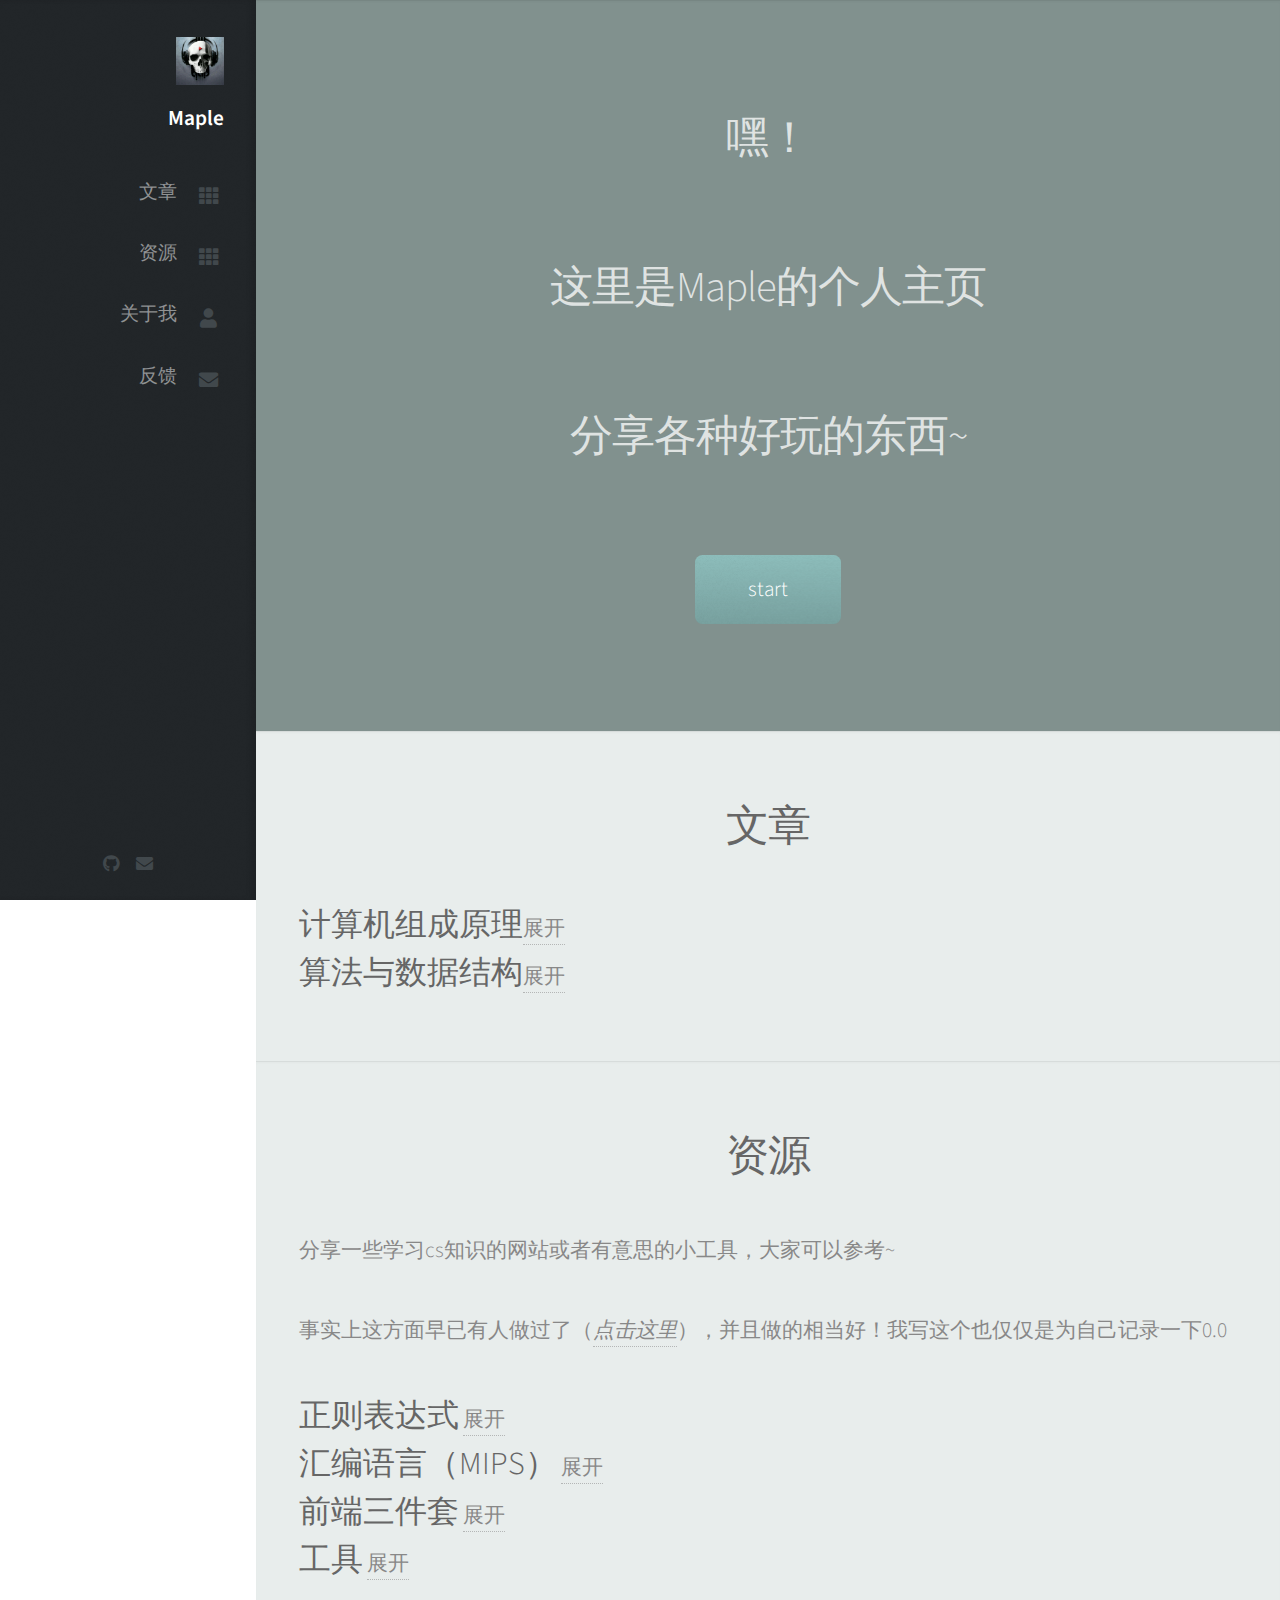
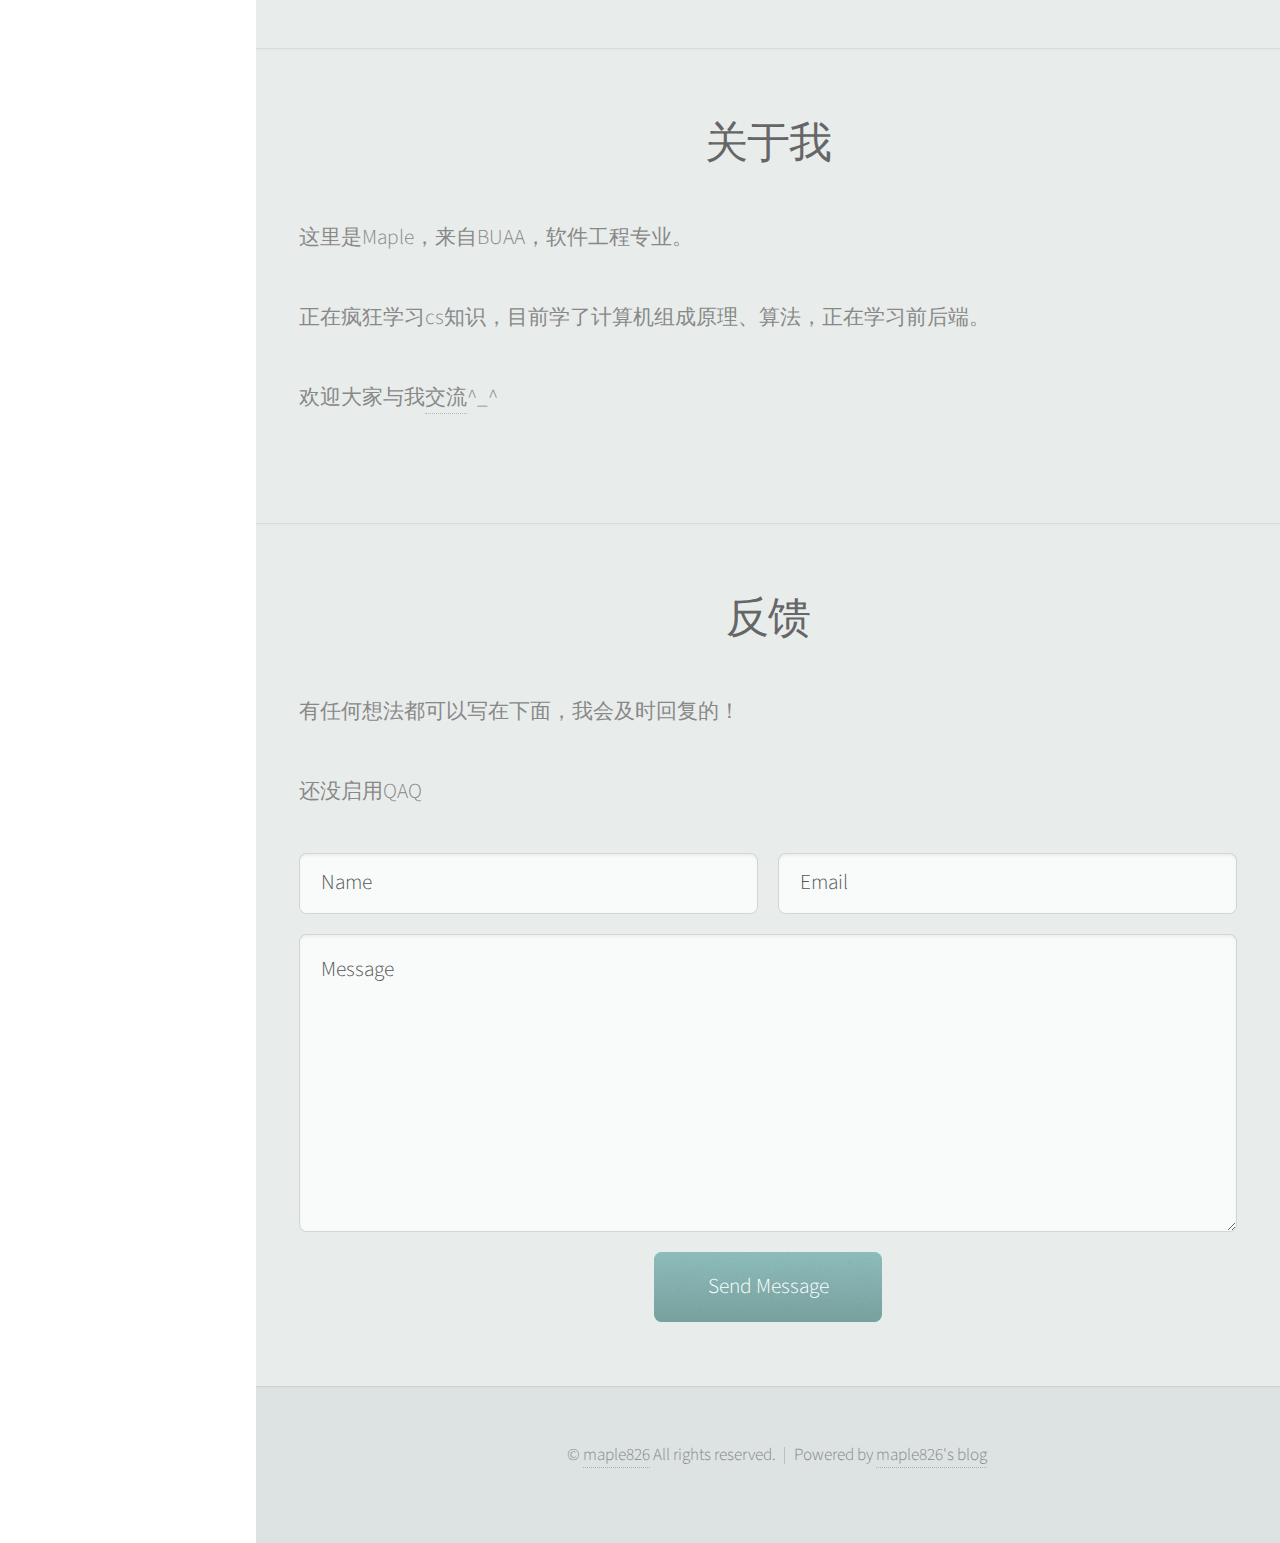
==== index.html @ 97aa7067 "add_csdiy/wiki" ====
<!DOCTYPE HTML>
<!--
	Prologue by HTML5 UP
	html5up.net | @ajlkn
	Free for personal and commercial use under the CCA 3.0 license (html5up.net/license)
-->
<html>
	<head>
		<title>Prologue by HTML5 UP</title>
		<meta charset="utf-8" />
		<meta name="viewport" content="width=device-width, initial-scale=1, user-scalable=no" />
		<link rel="stylesheet" href="assets/css/main.css" />
	</head>
	<body class="is-preload">

		<!-- Header -->
			<div id="header">

				<div class="top">

					<!-- Logo -->
						<div id="logo">
							<span class="image avatar48"><img src="images/head_portrait.jpg" alt="" /></span>
							<h1 id="title">Maple</h1>
						</div>

					<!-- Nav -->
						<nav id="nav">
							<ul>
								<li><a href="#portfolio" id="portfolio-link"><span class="icon solid fa-th">文章</span></a></li>
								<li><a href="#resource" id="resource-link"><span class="icon solid fa-th">资源</span></a></li>
								<li><a href="#about" id="about-link"><span class="icon solid fa-user">关于我</span></a></li>
								<li><a href="#contact" id="contact-link"><span class="icon solid fa-envelope">反馈</span></a></li>
							</ul>
						</nav>

				</div>

				<div class="bottom">

					<!-- Social Icons -->
						<ul class="icons">
							<li><a href="https://github.com/maple826" class="icon brands fa-github"><span class="label">Github</span></a></li>
							<li><a href="mailto:zhangyichi0826@qq.com" class="icon solid fa-envelope"><span class="label">Email</span></a></li>
						</ul>

				</div>

			</div>

		<!-- Main -->
			<div id="main">

				<!-- Intro -->
					<section id="top" class="one dark cover">
						<div class="container">

							<header>
								<h2 class="alt">
									<p>嘿！</p>
									<p>这里是Maple的个人主页</p>
									<p>分享各种好玩的东西~</p>
								</h2>
							</header>

							<footer>
								<a href="#portfolio" class="button scrolly">start</a>
							</footer>

						</div>
					</section>

				<!-- Portfolio -->
					<section id="portfolio" class="two">
						<div class="container">

							<header style="text-align:center">
								<h2>文章</h2>
							</header>
							<div class="content">
								<h3>计算机组成原理</h3><a href="javascript:;" onclick=show_hide("artical_spread1","artical_spread_button1") id="artical_spread_button1">展开</a>
								<div id="artical_spread1" style="display: none">
									<a href = "/artical/pcc/pipeline_CPU">利用Logisim搭建五级流水线CPU</a>
								</div>
							</div>
							<div class="content">
								<h3>算法与数据结构</h3><a href="javascript:;" onclick=show_hide("artical_spread2","artical_spread_button2") id="artical_spread_button12">展开</a>
								<div id="artical_spread2" style="display: none">
									<a href = "/artical/algorithm/Boyer–Moore_majority_vote">摩尔投票法</a>
								</div>
							</div>

						</div>
					</section>

				<!-- Resource -->
				<section id="resource" class="three">
					<div class="container">

						<header style="text-align:center">
							<h2>资源</h2>
						</header>

						<p>分享一些学习cs知识的网站或者有意思的小工具，大家可以参考~</p>
						<p>事实上这方面早已有人做过了（<a href="https://csdiy.wiki/"><i>点击这里</i></a>），并且做的相当好！我写这个也仅仅是为自己记录一下0.0</p>

						<div class="content">
							<h3>正则表达式</h3>
							<a href="javascript:;" onclick=show_hide("resource_spread1","resource_spread_button1") id="resource_spread_button1">展开</a>
							<div id="resource_spread1" style="display: none">
								<p style="margin:0 auto"><a href = "https://regexone.com/">
									RegxOne:Learn Regular Expressions with simple, interactive exercises.
								</a></p>
								<p><a href = "https://deerchao.cn/tutorials/regex/regex.htm">
									正则表达式30分钟入门教程
								</a></p>
							</div>
						</div>
						<div class="content">
							<h3>汇编语言（MIPS）</h3>
							<a href="javascript:;" onclick=show_hide("resource_spread2","resource_spread_button2") id="resource_spread_button2">展开</a>
							<div id="resource_spread2" style="display: none">
								<p><a href = "https://www.cnblogs.com/thoupin/p/4018455.html">
									【十分钟教会你汇编】MIPS编程入门（妈妈说标题要高大上，才会有人看>_<！）
								</a></p>
							</div>
						</div>
						<div class="content">
							<h3>前端三件套</h3>
							<a href="javascript:;" onclick=show_hide("resource_spread3","resource_spread_button3") id="resource_spread_button3">展开</a>
							<div id="resource_spread3" style="display: none">
								<p><a href = "https://www.studytonight.com/code/">
									StudyTonight:Learn Coding by doing!
								</a></p>
							</div>
						</div>
						<div class="content">
							<h3>工具</h3>
							<a href="javascript:;" onclick=show_hide("resource_spread4","resource_spread_button4") id="resource_spread_button4">展开</a>
							<div id="resource_spread4" style="display: none">
								<h4><a href="https://missing.csail.mit.edu/">The Missing Semester of Your CS Education</a></h4>
								<h4>修改键位映射</h4>
								<p style="margin:0 auto"><a href="https://www.randyrants.com/category/sharpkeys/">
									SharpKeys
								</a></p>
								<p><a href="https://www.autohotkey.com/">
									AutoHotKey
								</a></p>
							</div>
						</div>
					</div>

				</section>
				<!-- About Me -->
					<section id="about" class="four">
						<div class="container">

							<header style="text-align:center">
								<h2>关于我</h2>
							</header>

							<p>这里是Maple，来自BUAA，软件工程专业。</p>
							<p>正在疯狂学习cs知识，目前学了计算机组成原理、算法，正在学习前后端。</p>
							<p>欢迎大家与我<a href = "#contact">交流</a>^_^</p>

						</div>
					</section>

				<!-- Contact -->
					<section id="contact" class="five">
						<div class="container">

							<header style="text-align:center">
								<h2>反馈</h2>
							</header>

							<p>有任何想法都可以写在下面，我会及时回复的！</p>
							<p>还没启用QAQ</p>

							<form method="post" action="#">
								<div class="row">
									<div class="col-6 col-12-mobile"><input type="text" name="name" placeholder="Name" /></div>
									<div class="col-6 col-12-mobile"><input type="text" name="email" placeholder="Email" /></div>
									<div class="col-12">
										<textarea name="message" placeholder="Message"></textarea>
									</div>
									<div class="col-12" style="text-align: center">
										<input type="submit" value="Send Message" />
									</div>
								</div>
							</form>

						</div>
					</section>

			</div>

		<!-- Footer -->
			<div id="footer">

				<!-- Copyright -->
					<ul class="copyright">
						<li>&copy; <a href = "https://github.com/maple826">maple826</a> All rights reserved.</li><li>Powered by <a href="https://github.com/maple826/maple826.github.io">maple826's blog</a></li>
					</ul>

			</div>

		<!-- Scripts -->
			<script src="assets/js/jquery.min.js"></script>
			<script src="assets/js/jquery.scrolly.min.js"></script>
			<script src="assets/js/jquery.scrollex.min.js"></script>
			<script src="assets/js/browser.min.js"></script>
			<script src="assets/js/breakpoints.min.js"></script>
			<script src="assets/js/util.js"></script>
			<script src="assets/js/main.js"></script>
	</body>
</html>
---- assets/css/main.css ----
@import url("fontawesome-all.min.css");
@import url("https://fonts.googleapis.com/css?family=Source+Sans+Pro:300,300italic,400,600");

/*
	Prologue by HTML5 UP
	html5up.net | @ajlkn
	Free for personal and commercial use under the CCA 3.0 license (html5up.net/license)
*/

html, body, div, span, applet, object,
iframe, h1, h2, h3, h4, h5, h6, p, blockquote,
pre, a, abbr, acronym, address, big, cite,
code, del, dfn, em, img, ins, kbd, q, s, samp,
small, strike, strong, sub, sup, tt, var, b,
u, i, center, dl, dt, dd, ol, ul, li, fieldset,
form, label, legend, table, caption, tbody,
tfoot, thead, tr, th, td, article, aside,
canvas, details, embed, figure, figcaption,
footer, header, hgroup, menu, nav, output, ruby,
section, summary, time, mark, audio, video {
	margin: 0;
	padding: 0;
	border: 0;
	font-size: 100%;
	font: inherit;
	vertical-align: baseline;}

article, aside, details, figcaption, figure,
footer, header, hgroup, menu, nav, section {
	display: block;}

body {
	line-height: 1;
}

ol, ul {
	list-style: none;
}

blockquote, q {
	quotes: none;
}

	blockquote:before, blockquote:after, q:before, q:after {
		content: '';
		content: none;
	}

table {
	border-collapse: collapse;
	border-spacing: 0;
}

body {
	-webkit-text-size-adjust: none;
}

mark {
	background-color: transparent;
	color: inherit;
}

input::-moz-focus-inner {
	border: 0;
	padding: 0;
}

input, select, textarea {
	-moz-appearance: none;
	-webkit-appearance: none;
	-ms-appearance: none;
	appearance: none;
}

/* Basic */

	html {
		box-sizing: border-box;
	}

	*, *:before, *:after {
		box-sizing: inherit;
	}

	body {
		background: #fff;
		font-family: 'Source Sans Pro', sans-serif;
		font-size: 19pt;
		font-weight: 300;
		line-height: 1.75em;
		color: #888;
	}

		body.is-preload *, body.is-preload *:before, body.is-preload *:after {
			-moz-animation: none !important;
			-webkit-animation: none !important;
			-ms-animation: none !important;
			animation: none !important;
			-moz-transition: none !important;
			-webkit-transition: none !important;
			-ms-transition: none !important;
			transition: none !important;
		}

	input, textarea, select {
		font-family: 'Source Sans Pro', sans-serif;
		font-size: 19pt;
		font-weight: 300;
		line-height: 1.75em;
		color: #888;
	}

	h1, h2, h3, h4, h5, h6 {
		font-weight: 300;
		color: #666;
		line-height: 1.5em;
	}

	h1 a, h2 a, h3 a, h4 a, h5 a, h6 a {
		color: inherit;
		text-decoration: none;
	}

		h1 a strong, h2 a strong, h3 a strong, h4 a strong, h5 a strong, h6 a strong {
			color: #333;
		}

	h2 {
		font-size: 2em;
		letter-spacing: -1px;
	}

		h2.alt {
			color: #888;
		}

			h2.alt strong {
				color: #666;
			}

	h3 {
		font-size: 1.5em;
	}

	header {
		margin: 0 0 2em 0;
	}

		header > p {
			margin: 1em 0 0 0;
		}

	footer {
		margin: 2em 0 0 0;
	}

	strong, b {
		font-weight: 300;
		color: #666;
	}

	em, i {
		font-style: italic;
	}

	a {
		text-decoration: none;
		color: inherit;
		border-bottom: dotted 1px rgba(128, 128, 128, 0.5);
		-moz-transition: color 0.35s ease-in-out, border-bottom-color 0.35s ease-in-out;
		-webkit-transition: color 0.35s ease-in-out, border-bottom-color 0.35s ease-in-out;
		-ms-transition: color 0.35s ease-in-out, border-bottom-color 0.35s ease-in-out;
		transition: color 0.35s ease-in-out, border-bottom-color 0.35s ease-in-out;
		outline: 0;
	}

		a:hover {
			color: #E27689;
			border-bottom-color: rgba(255, 255, 255, 0);
		}

	sub {
		position: relative;
		top: 0.5em;
		font-size: 0.8em;
	}

	sup {
		position: relative;
		top: -0.5em;
		font-size: 0.8em;
	}

	hr {
		border: 0;
		border-top: solid 1px #ddd;
	}

	blockquote {
		border-left: solid 0.5em #ddd;
		padding: 1em 0 1em 2em;
		font-style: italic;
	}

	p, ul, ol, dl, table {
		margin-bottom: 2em;
	}

	br.clear {
		clear: both;
	}

/* Container */

	.container {
		margin: 0 auto;
		max-width: 100%;
		width: 1400px;
	}

		@media screen and (min-width: 961px) and (max-width: 1880px) {

			.container {
				width: 1200px;
			}

		}

		@media screen and (min-width: 961px) and (max-width: 1620px) {

			.container {
				width: 960px;
			}

		}

		@media screen and (min-width: 961px) and (max-width: 1320px) {

			.container {
				width: 100%;
			}

		}

		@media screen and (max-width: 960px) {

			.container {
				width: 100%;
			}

		}

		@media screen and (max-width: 736px) {

			.container {
				width: 100%;
			}

		}

/* Row */

	.row {
		display: flex;
		flex-wrap: wrap;
		box-sizing: border-box;
		align-items: stretch;
	}

		.row > * {
			box-sizing: border-box;
		}

		.row.gtr-uniform > * > :last-child {
			margin-bottom: 0;
		}

		.row.aln-left {
			justify-content: flex-start;
		}

		.row.aln-center {
			justify-content: center;
		}

		.row.aln-right {
			justify-content: flex-end;
		}

		.row.aln-top {
			align-items: flex-start;
		}

		.row.aln-middle {
			align-items: center;
		}

		.row.aln-bottom {
			align-items: flex-end;
		}

		.row > .imp {
			order: -1;
		}

		.row > .col-1 {
			width: 8.33333%;
		}

		.row > .off-1 {
			margin-left: 8.33333%;
		}

		.row > .col-2 {
			width: 16.66667%;
		}

		.row > .off-2 {
			margin-left: 16.66667%;
		}

		.row > .col-3 {
			width: 25%;
		}

		.row > .off-3 {
			margin-left: 25%;
		}

		.row > .col-4 {
			width: 33.33333%;
		}

		.row > .off-4 {
			margin-left: 33.33333%;
		}

		.row > .col-5 {
			width: 41.66667%;
		}

		.row > .off-5 {
			margin-left: 41.66667%;
		}

		.row > .col-6 {
			width: 50%;
		}

		.row > .off-6 {
			margin-left: 50%;
		}

		.row > .col-7 {
			width: 58.33333%;
		}

		.row > .off-7 {
			margin-left: 58.33333%;
		}

		.row > .col-8 {
			width: 66.66667%;
		}

		.row > .off-8 {
			margin-left: 66.66667%;
		}

		.row > .col-9 {
			width: 75%;
		}

		.row > .off-9 {
			margin-left: 75%;
		}

		.row > .col-10 {
			width: 83.33333%;
		}

		.row > .off-10 {
			margin-left: 83.33333%;
		}

		.row > .col-11 {
			width: 91.66667%;
		}

		.row > .off-11 {
			margin-left: 91.66667%;
		}

		.row > .col-12 {
			width: 100%;
		}

		.row > .off-12 {
			margin-left: 100%;
		}

		.row.gtr-0 {
			margin-top: 0px;
			margin-left: 0px;
		}

			.row.gtr-0 > * {
				padding: 0px 0 0 0px;
			}

			.row.gtr-0.gtr-uniform {
				margin-top: 0px;
			}

				.row.gtr-0.gtr-uniform > * {
					padding-top: 0px;
				}

		.row.gtr-25 {
			margin-top: -10px;
			margin-left: -10px;
		}

			.row.gtr-25 > * {
				padding: 10px 0 0 10px;
			}

			.row.gtr-25.gtr-uniform {
				margin-top: -10px;
			}

				.row.gtr-25.gtr-uniform > * {
					padding-top: 10px;
				}

		.row.gtr-50 {
			margin-top: -20px;
			margin-left: -20px;
		}

			.row.gtr-50 > * {
				padding: 20px 0 0 20px;
			}

			.row.gtr-50.gtr-uniform {
				margin-top: -20px;
			}

				.row.gtr-50.gtr-uniform > * {
					padding-top: 20px;
				}

		.row {
			margin-top: -40px;
			margin-left: -40px;
		}

			.row > * {
				padding: 40px 0 0 40px;
			}

			.row.gtr-uniform {
				margin-top: -40px;
			}

				.row.gtr-uniform > * {
					padding-top: 40px;
				}

		.row.gtr-150 {
			margin-top: -60px;
			margin-left: -60px;
		}

			.row.gtr-150 > * {
				padding: 60px 0 0 60px;
			}

			.row.gtr-150.gtr-uniform {
				margin-top: -60px;
			}

				.row.gtr-150.gtr-uniform > * {
					padding-top: 60px;
				}

		.row.gtr-200 {
			margin-top: -80px;
			margin-left: -80px;
		}

			.row.gtr-200 > * {
				padding: 80px 0 0 80px;
			}

			.row.gtr-200.gtr-uniform {
				margin-top: -80px;
			}

				.row.gtr-200.gtr-uniform > * {
					padding-top: 80px;
				}

		@media screen and (min-width: 961px) and (max-width: 1880px) {

			.row {
				display: flex;
				flex-wrap: wrap;
				box-sizing: border-box;
				align-items: stretch;
			}

				.row > * {
					box-sizing: border-box;
				}

				.row.gtr-uniform > * > :last-child {
					margin-bottom: 0;
				}

				.row.aln-left {
					justify-content: flex-start;
				}

				.row.aln-center {
					justify-content: center;
				}

				.row.aln-right {
					justify-content: flex-end;
				}

				.row.aln-top {
					align-items: flex-start;
				}

				.row.aln-middle {
					align-items: center;
				}

				.row.aln-bottom {
					align-items: flex-end;
				}

				.row > .imp-wide {
					order: -1;
				}

				.row > .col-1-wide {
					width: 8.33333%;
				}

				.row > .off-1-wide {
					margin-left: 8.33333%;
				}

				.row > .col-2-wide {
					width: 16.66667%;
				}

				.row > .off-2-wide {
					margin-left: 16.66667%;
				}

				.row > .col-3-wide {
					width: 25%;
				}

				.row > .off-3-wide {
					margin-left: 25%;
				}

				.row > .col-4-wide {
					width: 33.33333%;
				}

				.row > .off-4-wide {
					margin-left: 33.33333%;
				}

				.row > .col-5-wide {
					width: 41.66667%;
				}

				.row > .off-5-wide {
					margin-left: 41.66667%;
				}

				.row > .col-6-wide {
					width: 50%;
				}

				.row > .off-6-wide {
					margin-left: 50%;
				}

				.row > .col-7-wide {
					width: 58.33333%;
				}

				.row > .off-7-wide {
					margin-left: 58.33333%;
				}

				.row > .col-8-wide {
					width: 66.66667%;
				}

				.row > .off-8-wide {
					margin-left: 66.66667%;
				}

				.row > .col-9-wide {
					width: 75%;
				}

				.row > .off-9-wide {
					margin-left: 75%;
				}

				.row > .col-10-wide {
					width: 83.33333%;
				}

				.row > .off-10-wide {
					margin-left: 83.33333%;
				}

				.row > .col-11-wide {
					width: 91.66667%;
				}

				.row > .off-11-wide {
					margin-left: 91.66667%;
				}

				.row > .col-12-wide {
					width: 100%;
				}

				.row > .off-12-wide {
					margin-left: 100%;
				}

				.row.gtr-0 {
					margin-top: 0px;
					margin-left: 0px;
				}

					.row.gtr-0 > * {
						padding: 0px 0 0 0px;
					}

					.row.gtr-0.gtr-uniform {
						margin-top: 0px;
					}

						.row.gtr-0.gtr-uniform > * {
							padding-top: 0px;
						}

				.row.gtr-25 {
					margin-top: -10px;
					margin-left: -10px;
				}

					.row.gtr-25 > * {
						padding: 10px 0 0 10px;
					}

					.row.gtr-25.gtr-uniform {
						margin-top: -10px;
					}

						.row.gtr-25.gtr-uniform > * {
							padding-top: 10px;
						}

				.row.gtr-50 {
					margin-top: -20px;
					margin-left: -20px;
				}

					.row.gtr-50 > * {
						padding: 20px 0 0 20px;
					}

					.row.gtr-50.gtr-uniform {
						margin-top: -20px;
					}

						.row.gtr-50.gtr-uniform > * {
							padding-top: 20px;
						}

				.row {
					margin-top: -40px;
					margin-left: -40px;
				}

					.row > * {
						padding: 40px 0 0 40px;
					}

					.row.gtr-uniform {
						margin-top: -40px;
					}

						.row.gtr-uniform > * {
							padding-top: 40px;
						}

				.row.gtr-150 {
					margin-top: -60px;
					margin-left: -60px;
				}

					.row.gtr-150 > * {
						padding: 60px 0 0 60px;
					}

					.row.gtr-150.gtr-uniform {
						margin-top: -60px;
					}

						.row.gtr-150.gtr-uniform > * {
							padding-top: 60px;
						}

				.row.gtr-200 {
					margin-top: -80px;
					margin-left: -80px;
				}

					.row.gtr-200 > * {
						padding: 80px 0 0 80px;
					}

					.row.gtr-200.gtr-uniform {
						margin-top: -80px;
					}

						.row.gtr-200.gtr-uniform > * {
							padding-top: 80px;
						}

		}

		@media screen and (min-width: 961px) and (max-width: 1620px) {

			.row {
				display: flex;
				flex-wrap: wrap;
				box-sizing: border-box;
				align-items: stretch;
			}

				.row > * {
					box-sizing: border-box;
				}

				.row.gtr-uniform > * > :last-child {
					margin-bottom: 0;
				}

				.row.aln-left {
					justify-content: flex-start;
				}

				.row.aln-center {
					justify-content: center;
				}

				.row.aln-right {
					justify-content: flex-end;
				}

				.row.aln-top {
					align-items: flex-start;
				}

				.row.aln-middle {
					align-items: center;
				}

				.row.aln-bottom {
					align-items: flex-end;
				}

				.row > .imp-normal {
					order: -1;
				}

				.row > .col-1-normal {
					width: 8.33333%;
				}

				.row > .off-1-normal {
					margin-left: 8.33333%;
				}

				.row > .col-2-normal {
					width: 16.66667%;
				}

				.row > .off-2-normal {
					margin-left: 16.66667%;
				}

				.row > .col-3-normal {
					width: 25%;
				}

				.row > .off-3-normal {
					margin-left: 25%;
				}

				.row > .col-4-normal {
					width: 33.33333%;
				}

				.row > .off-4-normal {
					margin-left: 33.33333%;
				}

				.row > .col-5-normal {
					width: 41.66667%;
				}

				.row > .off-5-normal {
					margin-left: 41.66667%;
				}

				.row > .col-6-normal {
					width: 50%;
				}

				.row > .off-6-normal {
					margin-left: 50%;
				}

				.row > .col-7-normal {
					width: 58.33333%;
				}

				.row > .off-7-normal {
					margin-left: 58.33333%;
				}

				.row > .col-8-normal {
					width: 66.66667%;
				}

				.row > .off-8-normal {
					margin-left: 66.66667%;
				}

				.row > .col-9-normal {
					width: 75%;
				}

				.row > .off-9-normal {
					margin-left: 75%;
				}

				.row > .col-10-normal {
					width: 83.33333%;
				}

				.row > .off-10-normal {
					margin-left: 83.33333%;
				}

				.row > .col-11-normal {
					width: 91.66667%;
				}

				.row > .off-11-normal {
					margin-left: 91.66667%;
				}

				.row > .col-12-normal {
					width: 100%;
				}

				.row > .off-12-normal {
					margin-left: 100%;
				}

				.row.gtr-0 {
					margin-top: 0px;
					margin-left: 0px;
				}

					.row.gtr-0 > * {
						padding: 0px 0 0 0px;
					}

					.row.gtr-0.gtr-uniform {
						margin-top: 0px;
					}

						.row.gtr-0.gtr-uniform > * {
							padding-top: 0px;
						}

				.row.gtr-25 {
					margin-top: -10px;
					margin-left: -10px;
				}

					.row.gtr-25 > * {
						padding: 10px 0 0 10px;
					}

					.row.gtr-25.gtr-uniform {
						margin-top: -10px;
					}

						.row.gtr-25.gtr-uniform > * {
							padding-top: 10px;
						}

				.row.gtr-50 {
					margin-top: -20px;
					margin-left: -20px;
				}

					.row.gtr-50 > * {
						padding: 20px 0 0 20px;
					}

					.row.gtr-50.gtr-uniform {
						margin-top: -20px;
					}

						.row.gtr-50.gtr-uniform > * {
							padding-top: 20px;
						}

				.row {
					margin-top: -40px;
					margin-left: -40px;
				}

					.row > * {
						padding: 40px 0 0 40px;
					}

					.row.gtr-uniform {
						margin-top: -40px;
					}

						.row.gtr-uniform > * {
							padding-top: 40px;
						}

				.row.gtr-150 {
					margin-top: -60px;
					margin-left: -60px;
				}

					.row.gtr-150 > * {
						padding: 60px 0 0 60px;
					}

					.row.gtr-150.gtr-uniform {
						margin-top: -60px;
					}

						.row.gtr-150.gtr-uniform > * {
							padding-top: 60px;
						}

				.row.gtr-200 {
					margin-top: -80px;
					margin-left: -80px;
				}

					.row.gtr-200 > * {
						padding: 80px 0 0 80px;
					}

					.row.gtr-200.gtr-uniform {
						margin-top: -80px;
					}

						.row.gtr-200.gtr-uniform > * {
							padding-top: 80px;
						}

		}

		@media screen and (min-width: 961px) and (max-width: 1320px) {

			.row {
				display: flex;
				flex-wrap: wrap;
				box-sizing: border-box;
				align-items: stretch;
			}

				.row > * {
					box-sizing: border-box;
				}

				.row.gtr-uniform > * > :last-child {
					margin-bottom: 0;
				}

				.row.aln-left {
					justify-content: flex-start;
				}

				.row.aln-center {
					justify-content: center;
				}

				.row.aln-right {
					justify-content: flex-end;
				}

				.row.aln-top {
					align-items: flex-start;
				}

				.row.aln-middle {
					align-items: center;
				}

				.row.aln-bottom {
					align-items: flex-end;
				}

				.row > .imp-narrow {
					order: -1;
				}

				.row > .col-1-narrow {
					width: 8.33333%;
				}

				.row > .off-1-narrow {
					margin-left: 8.33333%;
				}

				.row > .col-2-narrow {
					width: 16.66667%;
				}

				.row > .off-2-narrow {
					margin-left: 16.66667%;
				}

				.row > .col-3-narrow {
					width: 25%;
				}

				.row > .off-3-narrow {
					margin-left: 25%;
				}

				.row > .col-4-narrow {
					width: 33.33333%;
				}

				.row > .off-4-narrow {
					margin-left: 33.33333%;
				}

				.row > .col-5-narrow {
					width: 41.66667%;
				}

				.row > .off-5-narrow {
					margin-left: 41.66667%;
				}

				.row > .col-6-narrow {
					width: 50%;
				}

				.row > .off-6-narrow {
					margin-left: 50%;
				}

				.row > .col-7-narrow {
					width: 58.33333%;
				}

				.row > .off-7-narrow {
					margin-left: 58.33333%;
				}

				.row > .col-8-narrow {
					width: 66.66667%;
				}

				.row > .off-8-narrow {
					margin-left: 66.66667%;
				}

				.row > .col-9-narrow {
					width: 75%;
				}

				.row > .off-9-narrow {
					margin-left: 75%;
				}

				.row > .col-10-narrow {
					width: 83.33333%;
				}

				.row > .off-10-narrow {
					margin-left: 83.33333%;
				}

				.row > .col-11-narrow {
					width: 91.66667%;
				}

				.row > .off-11-narrow {
					margin-left: 91.66667%;
				}

				.row > .col-12-narrow {
					width: 100%;
				}

				.row > .off-12-narrow {
					margin-left: 100%;
				}

				.row.gtr-0 {
					margin-top: 0px;
					margin-left: 0px;
				}

					.row.gtr-0 > * {
						padding: 0px 0 0 0px;
					}

					.row.gtr-0.gtr-uniform {
						margin-top: 0px;
					}

						.row.gtr-0.gtr-uniform > * {
							padding-top: 0px;
						}

				.row.gtr-25 {
					margin-top: -5px;
					margin-left: -5px;
				}

					.row.gtr-25 > * {
						padding: 5px 0 0 5px;
					}

					.row.gtr-25.gtr-uniform {
						margin-top: -5px;
					}

						.row.gtr-25.gtr-uniform > * {
							padding-top: 5px;
						}

				.row.gtr-50 {
					margin-top: -10px;
					margin-left: -10px;
				}

					.row.gtr-50 > * {
						padding: 10px 0 0 10px;
					}

					.row.gtr-50.gtr-uniform {
						margin-top: -10px;
					}

						.row.gtr-50.gtr-uniform > * {
							padding-top: 10px;
						}

				.row {
					margin-top: -20px;
					margin-left: -20px;
				}

					.row > * {
						padding: 20px 0 0 20px;
					}

					.row.gtr-uniform {
						margin-top: -20px;
					}

						.row.gtr-uniform > * {
							padding-top: 20px;
						}

				.row.gtr-150 {
					margin-top: -30px;
					margin-left: -30px;
				}

					.row.gtr-150 > * {
						padding: 30px 0 0 30px;
					}

					.row.gtr-150.gtr-uniform {
						margin-top: -30px;
					}

						.row.gtr-150.gtr-uniform > * {
							padding-top: 30px;
						}

				.row.gtr-200 {
					margin-top: -40px;
					margin-left: -40px;
				}

					.row.gtr-200 > * {
						padding: 40px 0 0 40px;
					}

					.row.gtr-200.gtr-uniform {
						margin-top: -40px;
					}

						.row.gtr-200.gtr-uniform > * {
							padding-top: 40px;
						}

		}

		@media screen and (max-width: 960px) {

			.row {
				display: flex;
				flex-wrap: wrap;
				box-sizing: border-box;
				align-items: stretch;
			}

				.row > * {
					box-sizing: border-box;
				}

				.row.gtr-uniform > * > :last-child {
					margin-bottom: 0;
				}

				.row.aln-left {
					justify-content: flex-start;
				}

				.row.aln-center {
					justify-content: center;
				}

				.row.aln-right {
					justify-content: flex-end;
				}

				.row.aln-top {
					align-items: flex-start;
				}

				.row.aln-middle {
					align-items: center;
				}

				.row.aln-bottom {
					align-items: flex-end;
				}

				.row > .imp-narrower {
					order: -1;
				}

				.row > .col-1-narrower {
					width: 8.33333%;
				}

				.row > .off-1-narrower {
					margin-left: 8.33333%;
				}

				.row > .col-2-narrower {
					width: 16.66667%;
				}

				.row > .off-2-narrower {
					margin-left: 16.66667%;
				}

				.row > .col-3-narrower {
					width: 25%;
				}

				.row > .off-3-narrower {
					margin-left: 25%;
				}

				.row > .col-4-narrower {
					width: 33.33333%;
				}

				.row > .off-4-narrower {
					margin-left: 33.33333%;
				}

				.row > .col-5-narrower {
					width: 41.66667%;
				}

				.row > .off-5-narrower {
					margin-left: 41.66667%;
				}

				.row > .col-6-narrower {
					width: 50%;
				}

				.row > .off-6-narrower {
					margin-left: 50%;
				}

				.row > .col-7-narrower {
					width: 58.33333%;
				}

				.row > .off-7-narrower {
					margin-left: 58.33333%;
				}

				.row > .col-8-narrower {
					width: 66.66667%;
				}

				.row > .off-8-narrower {
					margin-left: 66.66667%;
				}

				.row > .col-9-narrower {
					width: 75%;
				}

				.row > .off-9-narrower {
					margin-left: 75%;
				}

				.row > .col-10-narrower {
					width: 83.33333%;
				}

				.row > .off-10-narrower {
					margin-left: 83.33333%;
				}

				.row > .col-11-narrower {
					width: 91.66667%;
				}

				.row > .off-11-narrower {
					margin-left: 91.66667%;
				}

				.row > .col-12-narrower {
					width: 100%;
				}

				.row > .off-12-narrower {
					margin-left: 100%;
				}

				.row.gtr-0 {
					margin-top: 0px;
					margin-left: 0px;
				}

					.row.gtr-0 > * {
						padding: 0px 0 0 0px;
					}

					.row.gtr-0.gtr-uniform {
						margin-top: 0px;
					}

						.row.gtr-0.gtr-uniform > * {
							padding-top: 0px;
						}

				.row.gtr-25 {
					margin-top: -5px;
					margin-left: -5px;
				}

					.row.gtr-25 > * {
						padding: 5px 0 0 5px;
					}

					.row.gtr-25.gtr-uniform {
						margin-top: -5px;
					}

						.row.gtr-25.gtr-uniform > * {
							padding-top: 5px;
						}

				.row.gtr-50 {
					margin-top: -10px;
					margin-left: -10px;
				}

					.row.gtr-50 > * {
						padding: 10px 0 0 10px;
					}

					.row.gtr-50.gtr-uniform {
						margin-top: -10px;
					}

						.row.gtr-50.gtr-uniform > * {
							padding-top: 10px;
						}

				.row {
					margin-top: -20px;
					margin-left: -20px;
				}

					.row > * {
						padding: 20px 0 0 20px;
					}

					.row.gtr-uniform {
						margin-top: -20px;
					}

						.row.gtr-uniform > * {
							padding-top: 20px;
						}

				.row.gtr-150 {
					margin-top: -30px;
					margin-left: -30px;
				}

					.row.gtr-150 > * {
						padding: 30px 0 0 30px;
					}

					.row.gtr-150.gtr-uniform {
						margin-top: -30px;
					}

						.row.gtr-150.gtr-uniform > * {
							padding-top: 30px;
						}

				.row.gtr-200 {
					margin-top: -40px;
					margin-left: -40px;
				}

					.row.gtr-200 > * {
						padding: 40px 0 0 40px;
					}

					.row.gtr-200.gtr-uniform {
						margin-top: -40px;
					}

						.row.gtr-200.gtr-uniform > * {
							padding-top: 40px;
						}

		}

		@media screen and (max-width: 736px) {

			.row {
				display: flex;
				flex-wrap: wrap;
				box-sizing: border-box;
				align-items: stretch;
			}

				.row > * {
					box-sizing: border-box;
				}

				.row.gtr-uniform > * > :last-child {
					margin-bottom: 0;
				}

				.row.aln-left {
					justify-content: flex-start;
				}

				.row.aln-center {
					justify-content: center;
				}

				.row.aln-right {
					justify-content: flex-end;
				}

				.row.aln-top {
					align-items: flex-start;
				}

				.row.aln-middle {
					align-items: center;
				}

				.row.aln-bottom {
					align-items: flex-end;
				}

				.row > .imp-mobile {
					order: -1;
				}

				.row > .col-1-mobile {
					width: 8.33333%;
				}

				.row > .off-1-mobile {
					margin-left: 8.33333%;
				}

				.row > .col-2-mobile {
					width: 16.66667%;
				}

				.row > .off-2-mobile {
					margin-left: 16.66667%;
				}

				.row > .col-3-mobile {
					width: 25%;
				}

				.row > .off-3-mobile {
					margin-left: 25%;
				}

				.row > .col-4-mobile {
					width: 33.33333%;
				}

				.row > .off-4-mobile {
					margin-left: 33.33333%;
				}

				.row > .col-5-mobile {
					width: 41.66667%;
				}

				.row > .off-5-mobile {
					margin-left: 41.66667%;
				}

				.row > .col-6-mobile {
					width: 50%;
				}

				.row > .off-6-mobile {
					margin-left: 50%;
				}

				.row > .col-7-mobile {
					width: 58.33333%;
				}

				.row > .off-7-mobile {
					margin-left: 58.33333%;
				}

				.row > .col-8-mobile {
					width: 66.66667%;
				}

				.row > .off-8-mobile {
					margin-left: 66.66667%;
				}

				.row > .col-9-mobile {
					width: 75%;
				}

				.row > .off-9-mobile {
					margin-left: 75%;
				}

				.row > .col-10-mobile {
					width: 83.33333%;
				}

				.row > .off-10-mobile {
					margin-left: 83.33333%;
				}

				.row > .col-11-mobile {
					width: 91.66667%;
				}

				.row > .off-11-mobile {
					margin-left: 91.66667%;
				}

				.row > .col-12-mobile {
					width: 100%;
				}

				.row > .off-12-mobile {
					margin-left: 100%;
				}

				.row.gtr-0 {
					margin-top: 0px;
					margin-left: 0px;
				}

					.row.gtr-0 > * {
						padding: 0px 0 0 0px;
					}

					.row.gtr-0.gtr-uniform {
						margin-top: 0px;
					}

						.row.gtr-0.gtr-uniform > * {
							padding-top: 0px;
						}

				.row.gtr-25 {
					margin-top: -5px;
					margin-left: -5px;
				}

					.row.gtr-25 > * {
						padding: 5px 0 0 5px;
					}

					.row.gtr-25.gtr-uniform {
						margin-top: -5px;
					}

						.row.gtr-25.gtr-uniform > * {
							padding-top: 5px;
						}

				.row.gtr-50 {
					margin-top: -10px;
					margin-left: -10px;
				}

					.row.gtr-50 > * {
						padding: 10px 0 0 10px;
					}

					.row.gtr-50.gtr-uniform {
						margin-top: -10px;
					}

						.row.gtr-50.gtr-uniform > * {
							padding-top: 10px;
						}

				.row {
					margin-top: -20px;
					margin-left: -20px;
				}

					.row > * {
						padding: 20px 0 0 20px;
					}

					.row.gtr-uniform {
						margin-top: -20px;
					}

						.row.gtr-uniform > * {
							padding-top: 20px;
						}

				.row.gtr-150 {
					margin-top: -30px;
					margin-left: -30px;
				}

					.row.gtr-150 > * {
						padding: 30px 0 0 30px;
					}

					.row.gtr-150.gtr-uniform {
						margin-top: -30px;
					}

						.row.gtr-150.gtr-uniform > * {
							padding-top: 30px;
						}

				.row.gtr-200 {
					margin-top: -40px;
					margin-left: -40px;
				}

					.row.gtr-200 > * {
						padding: 40px 0 0 40px;
					}

					.row.gtr-200.gtr-uniform {
						margin-top: -40px;
					}

						.row.gtr-200.gtr-uniform > * {
							padding-top: 40px;
						}

		}

/* Sections/Article */

	section, article {
		margin-bottom: 3em;
	}

		section > :last-child,
		section > .container, section:last-child, article > :last-child,
		article > .container, article:last-child {
			margin-bottom: 0;
		}

		.row > section, .row > article {
			margin-bottom: 0;
		}

/* Image */

	.image {
		display: inline-block;
		border: 0;
	}

		.image img {
			display: block;
			width: 100%;
		}

		.image.avatar48 {
			width: 48px;
			height: 48px;
			background: #f00;
		}

			.image.avatar48 img {
				width: 48px;
				height: 48px;
			}

		.image.fit {
			display: block;
			width: 100%;
		}

		.image.featured {
			display: block;
			width: 100%;
			margin: 0 0 2em 0;
		}

		.image.left {
			float: left;
			margin: 0 2em 2em 0;
		}

		.image.centered {
			display: block;
			margin: 0 0 2em 0;
		}

			.image.centered img {
				margin: 0 auto;
				width: auto;
			}

/* List */

	ul {
		list-style: disc;
		padding-left: 1em;
	}

		ul li {
			padding-left: 0.5em;
		}

	ol {
		list-style: decimal;
		padding-left: 1.25em;
	}

		ol li {
			padding-left: 0.25em;
		}

/* Icons */

	ul.icons {
		cursor: default;
		list-style: none;
		padding-left: 0;
	}

		ul.icons li {
			display: inline-block;
			padding-left: 0;
		}

		ul.icons a {
			display: inline-block;
			width: 2em;
			height: 2em;
			line-height: 2em;
			text-align: center;
			border: 0;
		}

/* Form */

	form label {
		display: block;
		text-align: left;
		margin-bottom: 0.5em;
	}

	form input[type="text"],
	form input[type="email"],
	form input[type="password"],
	form select,
	form textarea {
		position: relative;
		-webkit-appearance: none;
		display: block;
		border: 0;
		outline: 0;
		background: #fff;
		background: rgba(255, 255, 255, 0.75);
		width: 100%;
		border-radius: 0.35em;
		padding: 0.75em 1em 0.75em 1em;
		box-shadow: inset 0 0.1em 0.1em 0 rgba(0, 0, 0, 0.05);
		border: solid 1px rgba(0, 0, 0, 0.15);
		-moz-transition: all 0.35s ease-in-out;
		-webkit-transition: all 0.35s ease-in-out;
		-ms-transition: all 0.35s ease-in-out;
		transition: all 0.35s ease-in-out;
	}

		form input[type="text"]:focus,
		form input[type="email"]:focus,
		form input[type="password"]:focus,
		form select:focus,
		form textarea:focus {
			box-shadow: 0 0 2px 1px #8ebebc;
			background: #fff;
		}

	form input[type="text"],
	form input[type="email"],
	form input[type="password"],
	form select {
		line-height: 1.25em;
	}

	form textarea {
		min-height: 14em;
	}

	form ::-webkit-input-placeholder {
		color: #555 !important;
	}

	form :-moz-placeholder {
		color: #555 !important;
	}

	form ::-moz-placeholder {
		color: #555 !important;
	}

	form :-ms-input-placeholder {
		color: #555 !important;
	}

	form ::-moz-focus-inner {
		border: 0;
	}

/* Table */

	table {
		width: 100%;
		text-align: left;
	}

		table tbody tr:nth-child(2n+2) {
			background: #f4f4f4;
		}

		table td {
			padding: 0.5em 1em 0.5em 1em;
		}

		table th {
			text-align: left;
			padding: 0.5em 1em 0.5em 1em;
			color: #fff;
		}

		table thead {
			background: #444;
			color: #fff;
		}

		table tfoot {
			background: #eee;
		}

/* Button */

	input[type="button"],
	input[type="submit"],
	input[type="reset"],
	button,
	.button {
		position: relative;
		display: inline-block;
		border-radius: 0.35em;
		color: #fff !important;
		text-decoration: none;
		padding: 0.75em 2.5em 0.75em 2.5em;
		background-color: #8ebebc;
		border: 0;
		cursor: pointer;
		background-image: -moz-linear-gradient(top, rgba(0, 0, 0, 0), rgba(0, 0, 0, 0.15)), url("images/overlay.png");
		background-image: -webkit-linear-gradient(top, rgba(0, 0, 0, 0), rgba(0, 0, 0, 0.15)), url("images/overlay.png");
		background-image: -ms-linear-gradient(top, rgba(0, 0, 0, 0), rgba(0, 0, 0, 0.15)), url("images/overlay.png");
		background-image: linear-gradient(top, rgba(0, 0, 0, 0), rgba(0, 0, 0, 0.15)), url("images/overlay.png");
		-moz-transition: background-color 0.35s ease-in-out;
		-webkit-transition: background-color 0.35s ease-in-out;
		-ms-transition: background-color 0.35s ease-in-out;
		transition: background-color 0.35s ease-in-out;
	}

		input[type="button"]:hover,
		input[type="submit"]:hover,
		input[type="reset"]:hover,
		button:hover,
		.button:hover {
			background-color: #9ececc;
		}

		input[type="button"]:active,
		input[type="submit"]:active,
		input[type="reset"]:active,
		button:active,
		.button:active {
			background-color: #7eaeac;
		}

/* Item */

	.item {
		box-shadow: 0 0.05em 0.15em 0 rgba(0, 0, 0, 0.05);
		margin-bottom: 40px;
	}

		.item header {
			background: #fff;
			margin: 0;
			padding: 1em 0 1em 0;
			font-size: 0.8em;
		}

			.item header h3 {
				font-size: 1em;
			}

/* Icons */

	.icon {
		text-decoration: none;
		text-decoration: none;
	}

		.icon:before {
			-moz-osx-font-smoothing: grayscale;
			-webkit-font-smoothing: antialiased;
			display: inline-block;
			font-style: normal;
			font-variant: normal;
			text-rendering: auto;
			line-height: 1;
			text-transform: none !important;
			font-family: 'Font Awesome 5 Free';
			font-weight: 400;
		}

		.icon:before {
			line-height: inherit;
		}

		.icon > .label {
			display: none;
		}

		.icon.solid:before {
			font-weight: 900;
		}

		.icon.brands:before {
			font-family: 'Font Awesome 5 Brands';
		}

/* Header */

	#header {
		display: -moz-flex;
		display: -webkit-flex;
		display: -ms-flex;
		display: flex;
		-moz-flex-direction: column;
		-webkit-flex-direction: column;
		-ms-flex-direction: column;
		flex-direction: column;
		-moz-justify-content: space-between;
		-webkit-justify-content: space-between;
		-ms-justify-content: space-between;
		justify-content: space-between;
		background: #222629 url("images/overlay.png");
		box-shadow: inset -0.25em 0 0.25em 0 rgba(0, 0, 0, 0.1);
		color: #fff;
		height: 100%;
		left: 0;
		overflow-y: auto;
		position: fixed;
		text-align: right;
		top: 0;
		width: 375px;
	}

		#header .top {
			-moz-flex-grow: 1;
			-webkit-flex-grow: 1;
			-ms-flex-grow: 1;
			flex-grow: 1;
		}

		#header .bottom {
			-moz-flex-shrink: 0;
			-webkit-flex-shrink: 0;
			-ms-flex-shrink: 0;
			flex-shrink: 0;
			padding: 1.5em 0 0.75em 0;
		}

			#header .bottom > :last-child {
				margin-bottom: 0;
			}

		#header .icons {
			font-size: 0.8em;
			text-align: center;
		}

			#header .icons a {
				color: #41484c;
				-moz-transition: color 0.35s ease-in-out;
				-webkit-transition: color 0.35s ease-in-out;
				-ms-transition: color 0.35s ease-in-out;
				transition: color 0.35s ease-in-out;
			}

				#header .icons a:hover {
					color: #fff;
				}

	#logo {
		position: relative;
		margin: 1.75em 1.5em 1.5em 1.5em;
		min-height: 48px;
		cursor: default;
	}

		#logo h1 {
			position: relative;
			color: #fff;
			font-weight: 600;
			font-size: 1em;
			line-height: 1em;
		}

		#logo p {
			position: relative;
			display: block;
			font-size: 0.6em;
			color: rgba(255, 255, 255, 0.5);
			line-height: 1.25em;
			margin: 0.5em 0 0 0;
		}

		#logo .image {
			position: absolute;
			left: 0;
			top: 0;
		}

	#nav ul {
		list-style: none;
		padding-left: 0;
		margin-bottom: 0;
		font-size: 30px;
	}

		#nav ul li {
			padding-left: 0;
		}

			#nav ul li a {
				display: block;
				padding: 0.5em 1.5em 0.5em 1.5em;
				color: rgba(255, 255, 255, 0.5);
				text-decoration: none;
				outline: 0;
				border: 0;
				-moz-transition: none;
				-webkit-transition: none;
				-ms-transition: none;
				transition: none;
			}

				#nav ul li a span {
					position: relative;
					display: block;
					font-size: 0.8em;
				}

					#nav ul li a span:before {
						position: absolute;
						left: 0;
						color: #41484c;
						text-align: center;
						width: 1.25em;
						line-height: 1.75em;
					}

				#nav ul li a.active {
					background: rgba(0, 0, 0, 0.15);
					box-shadow: inset 0 0 0.25em 0 rgba(0, 0, 0, 0.125);
					color: #fff;
				}

					#nav ul li a.active span:before {
						color: #e27689;
					}

/* Footer */

	#footer {
		margin-left: 375px;
		text-align: center;
		background-color: #dce3e2;
		padding: 3em 0 4em 0;
		box-shadow: inset 0 1px 0 0 rgba(0, 0, 0, 0.05), inset 0 0.1em 0.1em 0 rgba(0, 0, 0, 0.025);
		font-size: 0.8em;
	}

		#footer .copyright {
			cursor: default;
			margin: 0;
		}

			#footer .copyright li {
				display: inline-block;
				line-height: 1em;
				border-left: solid 1px rgba(128, 128, 128, 0.35);
				padding: 0 0 0 0.5em;
				margin: 0 0 0 0.5em;
			}

				#footer .copyright li:first-child {
					border-left: 0;
					padding-left: 0;
					margin-left: 0;
				}

/* Main */

	#main {
		margin-left: 375px;
	}
	#top {
		text-align: center;
	}
	#resource h3{
		display: inline;
	}
	#portfolio h3{
		display: inline;
	}

#main > section {
			margin: 0;
			overflow: hidden;
			padding: 4em 0;
			box-shadow: inset 0 1px 0 0 rgba(0, 0, 0, 0.05), inset 0 0.1em 0.1em 0 rgba(0, 0, 0, 0.025);
		}

			#main > section.dark {
				color: #ddd;
				color: rgba(255, 255, 255, 0.75);
			}

				#main > section.dark h2, #main > section.dark h3, #main > section.dark h4, #main > section.dark h5, #main > section.dark h6 {
					color: inherit;
				}

				#main > section.dark strong {
					color: #fff;
					border-color: inherit;
				}

				#main > section.dark a {
					color: #fff;
					border-color: inherit;
				}

					#main > section.dark a:hover {
						border-bottom-color: rgba(255, 255, 255, 0);
					}

			#main > section.cover {
				padding: 10em 0;
				background-size: cover;
				background-position: center center;
			}

			#main > section.one {
				background-color: #81918E;
			}

			#main > section.two {
				background-color: #e8edec;
			}

			#main > section.three {
				background-color: #e8edec;
			}

			#main > section.four {
				background-color: #e8edec;
			}

			#main > section.five {
				background-color: #e8edec;
			}

/* Wide */

	@media screen and (min-width: 961px) and (max-width: 1880px) {

		/* Basic */

			body, input, textarea, select {
				font-size: 17pt;
			}

		/* Header */

			#header {
				width: 300px;
			}

		/* Footer */

			#footer {
				margin-left: 300px;
			}

		/* Main */

			#main {
				margin-left: 300px;
			}

	}

/* Normal */

	@media screen and (min-width: 961px) and (max-width: 1620px) {

		/* Main */

			#main > section {
				padding: 3em 0;
			}

			#main section.cover {
				padding: 5em 0;
			}

	}

/* Narrow */

	@media screen and (min-width: 961px) and (max-width: 1320px) {

		/* Basic */

			body, input, textarea, select {
				font-size: 16pt;
			}

			.container {
				padding: 0 2em 0 2em;
			}

		/* Icons */

			ul.icons li a {
				width: 1.75em;
			}

		/* Item */

			.item {
				margin-bottom: 20px;
			}

		/* Header */

			#header {
				width: 20%;
			}

			#logo .image {
				position: relative;
				margin: 0 0 0.5em 0;
			}

			#nav ul li a {
				font-size: 0.8em;
				padding-top: 0.5em;
				padding-bottom: 0.5em;
			}

				#nav ul li a span {
					padding-right: 2.25em;
				}

					#nav ul li a span:before {
						left: 100%;
						margin-left: -1.25em;
						line-height: 2.25em;
					}

		/* Footer */

			#footer {
				margin-left: 20%;
			}

		/* Main */

			#main {
				margin-left: 20%;
			}

	}

/* Narrower */

	#headerToggle {
		display: none;
	}

	@media screen and (max-width: 960px) {

		/* Basic */

			html, body {
				overflow-x: hidden;
			}

			body, input, textarea, select {
				font-size: 16pt;
			}

			header br {
				display: none;
			}

			.container {
				padding: 0 2em 0 2em;
			}

		/* Item */

			.item {
				margin-bottom: 15px;
			}

		/* Icons */

			ul.icons a {
				width: 1.75em;
				font-size: 1.25em;
			}

		/* Header */

			#header {
				-moz-backface-visibility: hidden;
				-webkit-backface-visibility: hidden;
				-ms-backface-visibility: hidden;
				backface-visibility: hidden;
				-moz-transform: translateX(-275px);
				-webkit-transform: translateX(-275px);
				-ms-transform: translateX(-275px);
				transform: translateX(-275px);
				-moz-transition: -moz-transform 0.5s ease;
				-webkit-transition: -webkit-transform 0.5s ease;
				-ms-transition: -ms-transform 0.5s ease;
				transition: transform 0.5s ease;
				-webkit-overflow-scrolling: touch;
				display: block;
				height: 100%;
				left: 0;
				overflow-y: auto;
				position: fixed;
				top: 0;
				width: 275px;
				z-index: 10002;
				width: 275px;
				box-shadow: inset -0.25em 0 0.25em 0 rgba(0, 0, 0, 0.125);
			}

				#header .top {
					position: relative;
				}

				#header .bottom {
					border-top: solid 1px rgba(255, 255, 255, 0.05);
					box-shadow: 0 -1px 0 0 rgba(0, 0, 0, 0.15);
					padding-top: 2em;
					margin-top: 2em;
					position: relative;
				}

			#logo {
				margin: 1.5em 1.25em 1.25em 1.25em;
			}

			#nav ul li a {
				padding: 0.5em 1.25em 0.5em 1.25em;
			}

			#headerToggle {
				-moz-backface-visibility: hidden;
				-webkit-backface-visibility: hidden;
				-ms-backface-visibility: hidden;
				backface-visibility: hidden;
				-moz-transition: -moz-transform 0.5s ease;
				-webkit-transition: -webkit-transform 0.5s ease;
				-ms-transition: -ms-transform 0.5s ease;
				transition: transform 0.5s ease;
				display: block;
				height: 2.25em;
				left: 0;
				position: fixed;
				top: 0;
				width: 3.25em;
				z-index: 10001;
			}

				#headerToggle .toggle {
					text-decoration: none;
					position: absolute;
					left: 0;
					top: 0;
					width: 100%;
					height: 100%;
					outline: 0;
					border: 0;
				}

					#headerToggle .toggle:before {
						-moz-osx-font-smoothing: grayscale;
						-webkit-font-smoothing: antialiased;
						display: inline-block;
						font-style: normal;
						font-variant: normal;
						text-rendering: auto;
						line-height: 1;
						text-transform: none !important;
						font-family: 'Font Awesome 5 Free';
						font-weight: 900;
					}

					#headerToggle .toggle:before {
						text-decoration: none;
						content: '\f0c9';
						color: #fff;
						font-size: 18px;
						background: rgba(128, 136, 144, 0.5);
						border-radius: 0.35em;
						text-align: center;
						position: absolute;
						left: 0.5em;
						top: 0.5em;
						display: block;
						width: 3.25em;
						height: 2.25em;
						line-height: 2.25em;
					}

			body.header-visible #main {
				-moz-transform: translateX(275px);
				-webkit-transform: translateX(275px);
				-ms-transform: translateX(275px);
				transform: translateX(275px);
			}

			body.header-visible #headerToggle {
				-moz-transform: translateX(275px);
				-webkit-transform: translateX(275px);
				-ms-transform: translateX(275px);
				transform: translateX(275px);
			}

			body.header-visible #header {
				-moz-transform: translateX(0);
				-webkit-transform: translateX(0);
				-ms-transform: translateX(0);
				transform: translateX(0);
			}

		/* Footer */

			#footer {
				margin-left: 0;
			}

		/* Main */

			#main {
				-moz-backface-visibility: hidden;
				-webkit-backface-visibility: hidden;
				-ms-backface-visibility: hidden;
				backface-visibility: hidden;
				-moz-transition: -moz-transform 0.5s ease;
				-webkit-transition: -webkit-transform 0.5s ease;
				-ms-transition: -ms-transform 0.5s ease;
				transition: transform 0.5s ease;
				padding-bottom: 1px;
				margin-left: 0;
			}

				#main > section {
					padding: 3em 0;
				}

				#main section.cover {
					padding: 4em 0;
				}

	}

/* Mobile */

	@media screen and (max-width: 736px) {

		/* Basic */

			body, input, textarea, select {
				font-size: 14pt;
			}

			h2 {
				font-size: 1.5em;
				letter-spacing: 0;
				font-weight: 300;
			}

			.container {
				padding: 0 15px 0 15px;
			}

		/* List */

			ul.icons a {
				width: 2em;
				font-size: 1.25em;
			}

		/* Main */

			#main > section {
				padding: 2em 0;
			}

			#main section.cover {
				padding: 4em 0em;
			}

				#main section.cover header {
					padding: 0 1em;
				}

		/* Footer */

			#footer .copyright li {
				display: block;
				line-height: 1.25em;
				border: 0;
				padding: 0;
				margin: 1em 0 0 0;
			}

				#footer .copyright li:first-child {
					margin-top: 0;
				}

	}
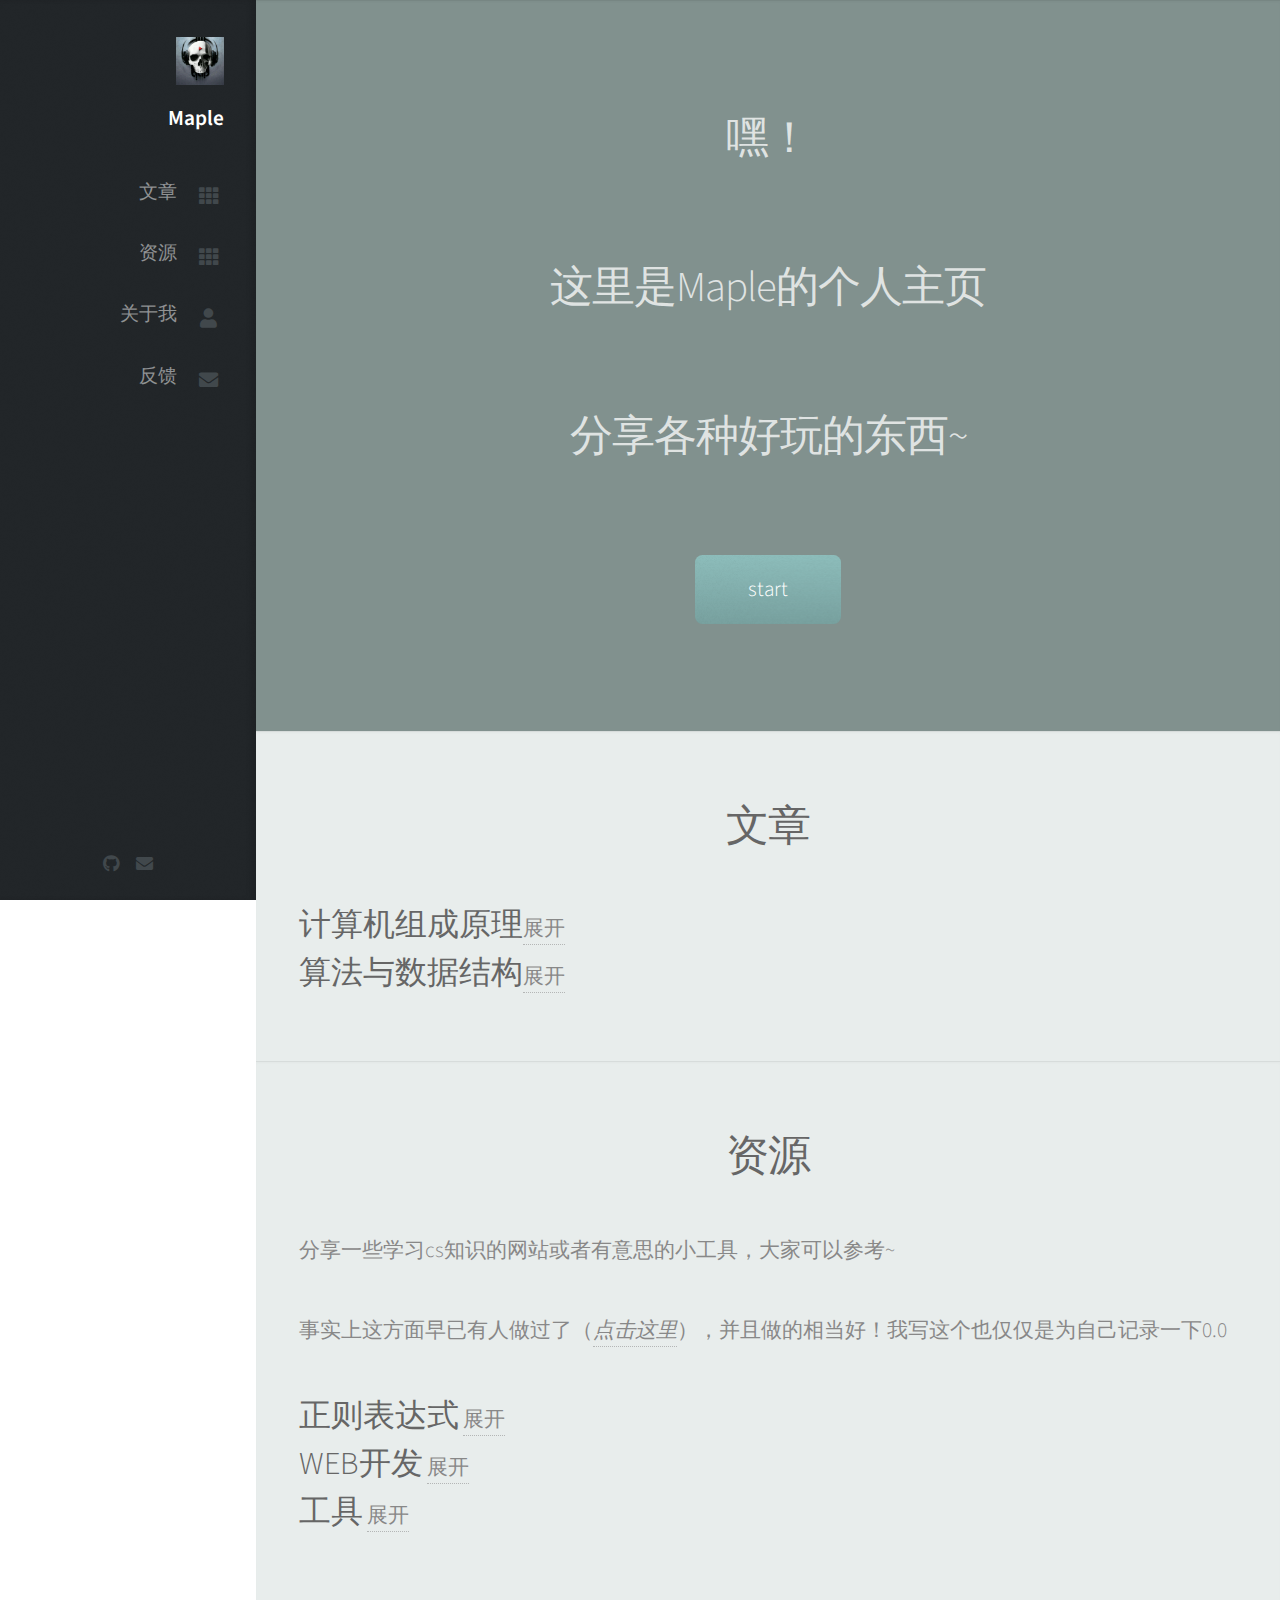
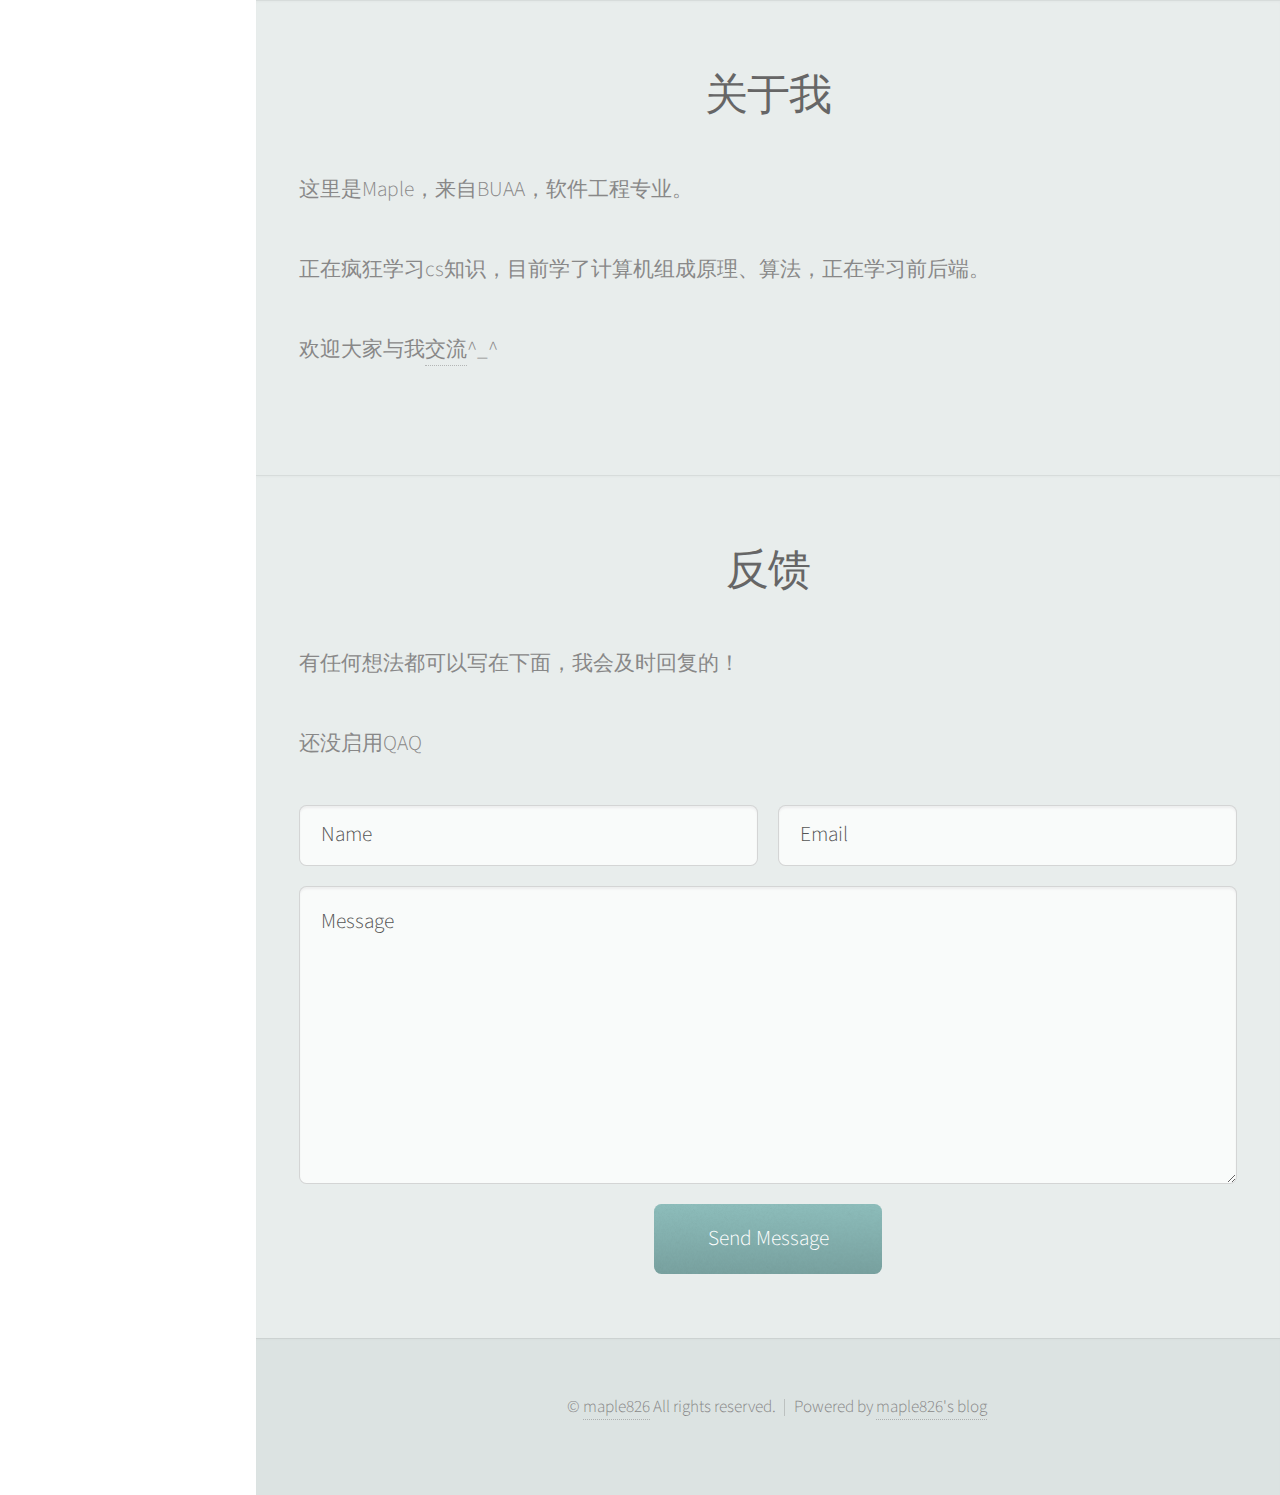
==== commit e0d97e4a: "update_makefile" ====
--- a/index.html
+++ b/index.html
@@ -106,8 +106,8 @@
 
 						<div class="content">
 							<h3>正则表达式</h3>
-							<a href="javascript:;" onclick=show_hide("resource_spread1","resource_spread_button1") id="resource_spread_button1">展开</a>
-							<div id="resource_spread1" style="display: none">
+							<a href="javascript:;" onclick=show_hide("regular_spread","regular_button") id="regular_button">展开</a>
+							<div id="regular_spread" style="display: none">
 								<p style="margin:0 auto"><a href = "https://regexone.com/">
 									RegxOne:Learn Regular Expressions with simple, interactive exercises.
 								</a></p>
@@ -116,29 +116,31 @@
 								</a></p>
 							</div>
 						</div>
+
 						<div class="content">
-							<h3>汇编语言（MIPS）</h3>
-							<a href="javascript:;" onclick=show_hide("resource_spread2","resource_spread_button2") id="resource_spread_button2">展开</a>
-							<div id="resource_spread2" style="display: none">
-								<p><a href = "https://www.cnblogs.com/thoupin/p/4018455.html">
-									【十分钟教会你汇编】MIPS编程入门（妈妈说标题要高大上，才会有人看>_<！）
-								</a></p>
-							</div>
-						</div>
-						<div class="content">
-							<h3>前端三件套</h3>
-							<a href="javascript:;" onclick=show_hide("resource_spread3","resource_spread_button3") id="resource_spread_button3">展开</a>
-							<div id="resource_spread3" style="display: none">
+							<h3>WEB开发</h3>
+							<a href="javascript:;" onclick=show_hide("web_spread","web_button") id="web_button">展开</a>
+							<div id="web_spread" style="display: none">
 								<p><a href = "https://www.studytonight.com/code/">
 									StudyTonight:Learn Coding by doing!
 								</a></p>
 							</div>
 						</div>
+
 						<div class="content">
 							<h3>工具</h3>
 							<a href="javascript:;" onclick=show_hide("resource_spread4","resource_spread_button4") id="resource_spread_button4">展开</a>
 							<div id="resource_spread4" style="display: none">
 								<h4><a href="https://missing.csail.mit.edu/">The Missing Semester of Your CS Education</a></h4>
+								<p></p>
+								<h4>Makefile</h4>
+								<p style="margin:0 auto"><a href="https://seisman.github.io/how-to-write-makefile/overview.html">
+									跟我一起写Makefile
+								</a></p>
+								<p><a href="https://www.ruanyifeng.com/blog/2015/02/make.html">
+									Make 命令教程
+								</a></p>
+
 								<h4>修改键位映射</h4>
 								<p style="margin:0 auto"><a href="https://www.randyrants.com/category/sharpkeys/">
 									SharpKeys
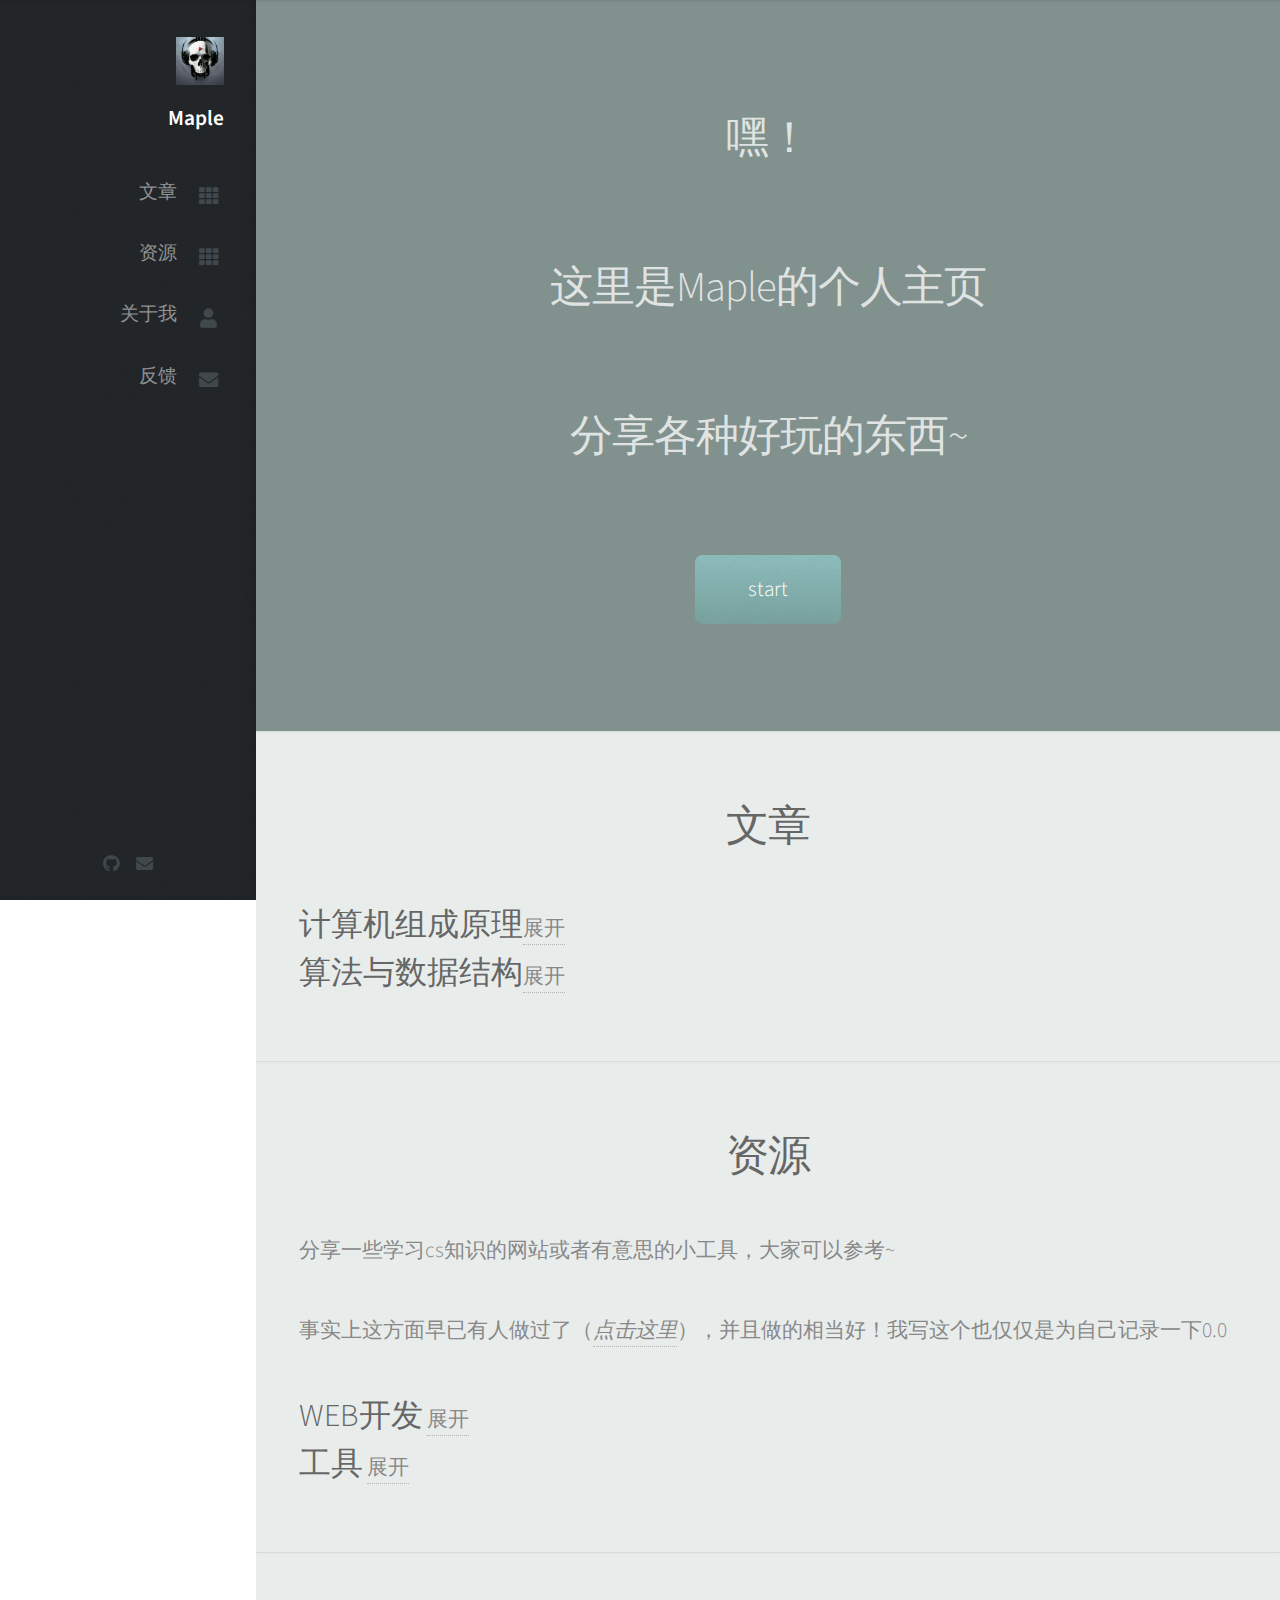
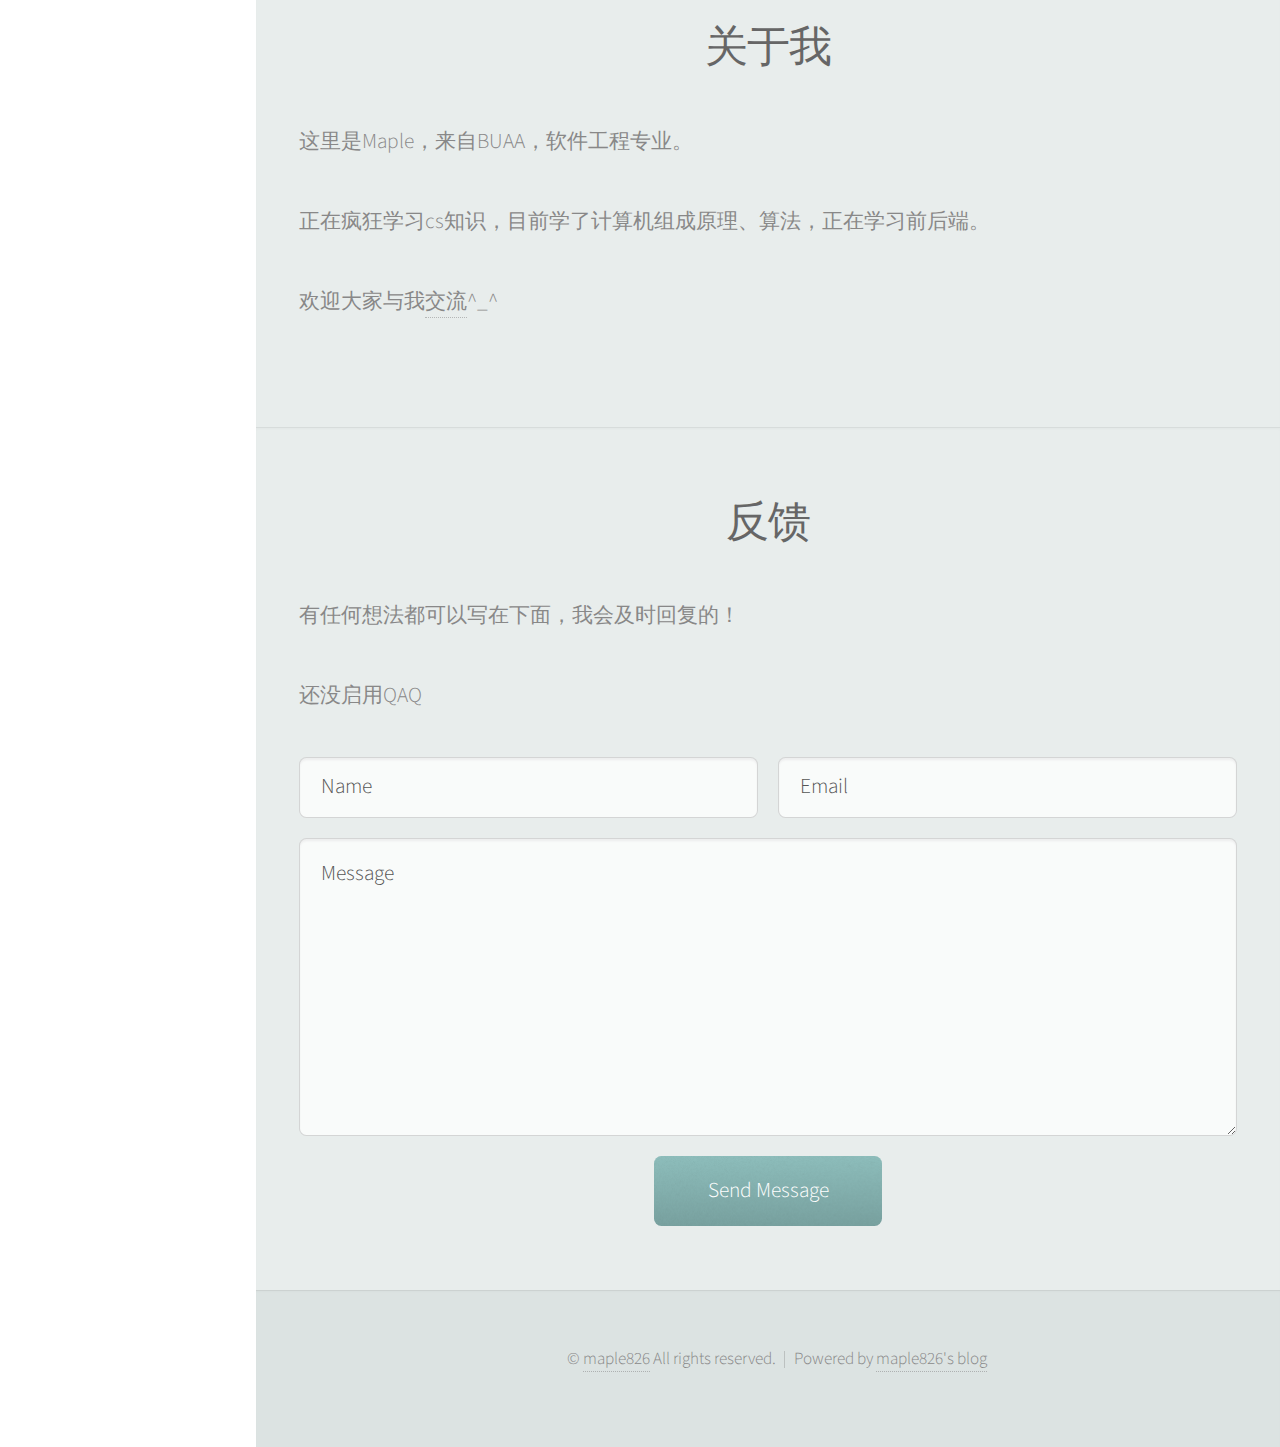
==== commit a68b623c: "update_vim" ====
--- a/index.html
+++ b/index.html
@@ -6,7 +6,8 @@
 -->
 <html>
 	<head>
-		<title>Prologue by HTML5 UP</title>
+		<title>Maple</title>
+		<link rel="icon" href="favicon.ico">
 		<meta charset="utf-8" />
 		<meta name="viewport" content="width=device-width, initial-scale=1, user-scalable=no" />
 		<link rel="stylesheet" href="assets/css/main.css" />
@@ -78,15 +79,35 @@
 								<h2>文章</h2>
 							</header>
 							<div class="content">
-								<h3>计算机组成原理</h3><a href="javascript:;" onclick=show_hide("artical_spread1","artical_spread_button1") id="artical_spread_button1">展开</a>
-								<div id="artical_spread1" style="display: none">
+								<h3>计算机组成原理</h3><a href="javascript:;" onclick=show_hide("pcc_spread","pcc_button") id="pcc_button">展开</a>
+								<div id="pcc_spread" style="display: none">
 									<a href = "/artical/pcc/pipeline_CPU">利用Logisim搭建五级流水线CPU</a>
 								</div>
 							</div>
 							<div class="content">
-								<h3>算法与数据结构</h3><a href="javascript:;" onclick=show_hide("artical_spread2","artical_spread_button2") id="artical_spread_button12">展开</a>
-								<div id="artical_spread2" style="display: none">
-									<a href = "/artical/algorithm/Boyer–Moore_majority_vote">摩尔投票法</a>
+								<h3>算法与数据结构</h3><a href="javascript:;" onclick=show_hide("algorithm_spread","algorithm_button") id="algorithm_button">展开</a>
+								<div id="algorithm_spread" style="display: none">
+
+									<h4>总结</h4><a href="javascript:;" onclick=show_hide("summary_spread","summary_button") id="summary_button">展开</a>
+									<div id="summary_spread" style="display: none">
+										<p><a href = "/artical/algorithm/summray/LIS">
+											最长上升子序列问题（LIS）
+										</a></p>
+									</div>
+									<p style="margin:0 auto"></p>
+									<h4>有趣的题</h4><a href="javascript:;" onclick=show_hide("subject_spread","subject_button") id="subject_button">展开</a>
+									<div id="subject_spread" style="display: none">
+										<p style="margin:0 auto"><a href = "/artical/algorithm/trick_subject/Boyer–Moore_majority_vote">
+											摩尔投票法
+										</a></p>
+										<p style="margin:0 auto"><a href = "/artical/algorithm/trick_subject/shortest-path&binary-search">
+											最短路+二分
+										</a></p>
+										<p><a href = "/artical/algorithm/trick_subject/union-find-set&01-knapsack">
+											并查集+01背包
+										</a></p>
+									</div>
+
 								</div>
 							</div>
 
@@ -104,18 +125,6 @@
 						<p>分享一些学习cs知识的网站或者有意思的小工具，大家可以参考~</p>
 						<p>事实上这方面早已有人做过了（<a href="https://csdiy.wiki/"><i>点击这里</i></a>），并且做的相当好！我写这个也仅仅是为自己记录一下0.0</p>
 
-						<div class="content">
-							<h3>正则表达式</h3>
-							<a href="javascript:;" onclick=show_hide("regular_spread","regular_button") id="regular_button">展开</a>
-							<div id="regular_spread" style="display: none">
-								<p style="margin:0 auto"><a href = "https://regexone.com/">
-									RegxOne:Learn Regular Expressions with simple, interactive exercises.
-								</a></p>
-								<p><a href = "https://deerchao.cn/tutorials/regex/regex.htm">
-									正则表达式30分钟入门教程
-								</a></p>
-							</div>
-						</div>
 
 						<div class="content">
 							<h3>WEB开发</h3>
@@ -131,23 +140,60 @@
 							<h3>工具</h3>
 							<a href="javascript:;" onclick=show_hide("resource_spread4","resource_spread_button4") id="resource_spread_button4">展开</a>
 							<div id="resource_spread4" style="display: none">
-								<h4><a href="https://missing.csail.mit.edu/">The Missing Semester of Your CS Education</a></h4>
+<!--								<h4><a href="https://missing.csail.mit.edu/">The Missing Semester of Your CS Education</a></h4>-->
+<!--								<p></p>-->
+
+								<h4>正则表达式</h4>
+								<a href="javascript:;" onclick=show_hide("regular_spread","regular_button") id="regular_button">展开</a>
+								<p style="margin:0 auto"></p>
+								<div id="regular_spread" style="display: none">
+									<p style="margin:0 auto"><a href = "https://regexone.com/">
+										RegxOne:Learn Regular Expressions with simple, interactive exercises.
+									</a></p>
+									<p><a href = "https://deerchao.cn/tutorials/regex/regex.htm">
+										正则表达式30分钟入门教程
+									</a></p>
+								</div>
+
+								<h4>Vim</h4>
+								<a href="javascript:;" onclick=show_hide("vim_spread","vim_button") id="vim_button">展开</a>
+								<p style="margin:0 auto"></p>
+								<div id="vim_spread" style="display: none">
+									<p style="margin:0 auto"><a href="https://coolshell.cn/articles/5426.html">
+										简明 VIM 练级攻略
+									</a></p>
+									<p><a href="https://www.openvim.com/">
+										Interactive Vim Tutorial
+									</a></p>
+								</div>
+
+								<h4>Makefile</h4>
+								<a href="javascript:;" onclick=show_hide("makefile_spread","makefile_button") id="makefile_button">展开</a>
+								<p style="margin:0 auto"></p>
+								<div id="makefile_spread" style="display: none">
+									<p style="margin:0 auto"><a href="https://seisman.github.io/how-to-write-makefile/overview.html">
+										跟我一起写Makefile
+									</a></p>
+									<p><a href="https://www.ruanyifeng.com/blog/2015/02/make.html">
+										Make 命令教程
+									</a></p>
+								</div>
+
 								<p></p>
-								<h4>Makefile</h4>
-								<p style="margin:0 auto"><a href="https://seisman.github.io/how-to-write-makefile/overview.html">
-									跟我一起写Makefile
-								</a></p>
-								<p><a href="https://www.ruanyifeng.com/blog/2015/02/make.html">
-									Make 命令教程
-								</a></p>
 
 								<h4>修改键位映射</h4>
+								<a href="javascript:;" onclick=show_hide("key_spread","key_button") id="key_button">展开</a>
+								<div id="key_spread" style="display: none">
 								<p style="margin:0 auto"><a href="https://www.randyrants.com/category/sharpkeys/">
 									SharpKeys
 								</a></p>
 								<p><a href="https://www.autohotkey.com/">
 									AutoHotKey
 								</a></p>
+								</div>
+								<p style="margin:0 auto"></p>
+
+
 							</div>
 						</div>
 					</div>
--- a/assets/css/main.css
+++ b/assets/css/main.css
@@ -2213,7 +2213,13 @@
 	#resource h3{
 		display: inline;
 	}
+	#resource h4{
+		display: inline;
+	}
 	#portfolio h3{
+		display: inline;
+	}
+	#portfolio h4{
 		display: inline;
 	}
 
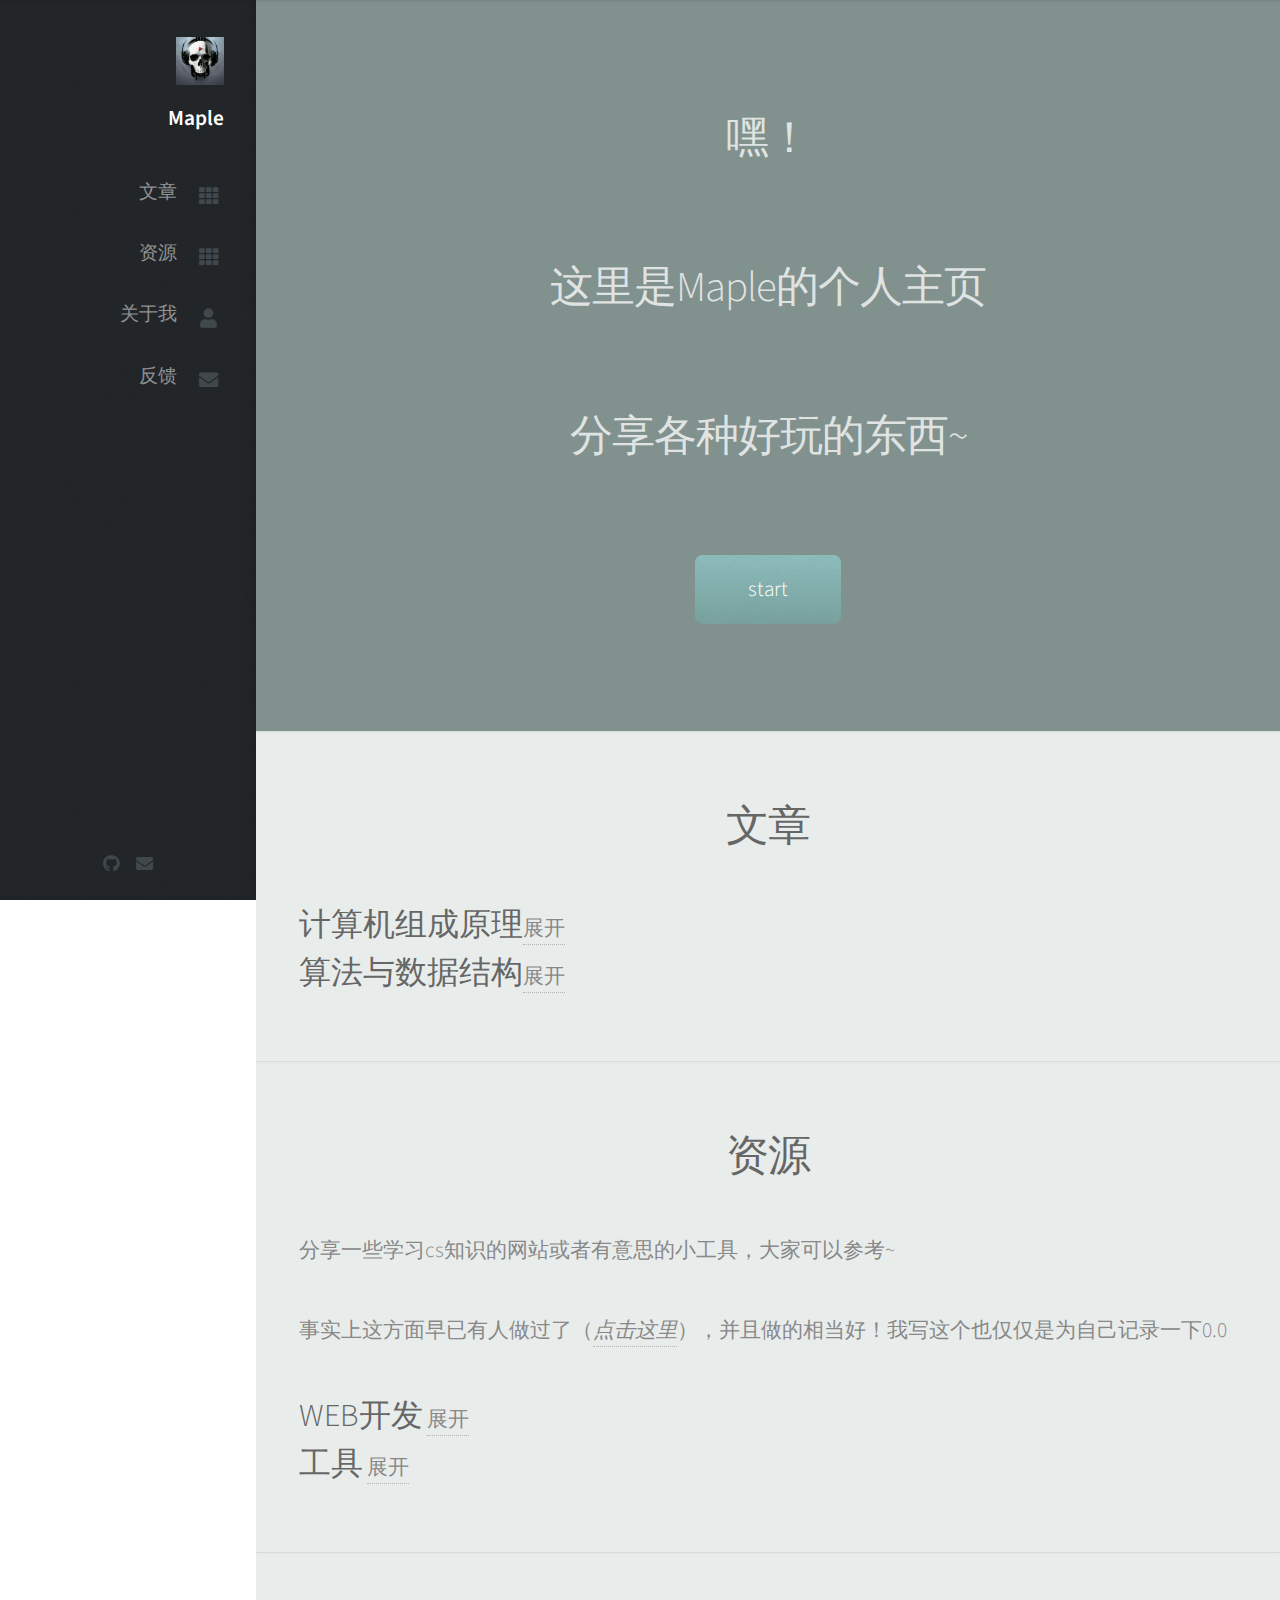
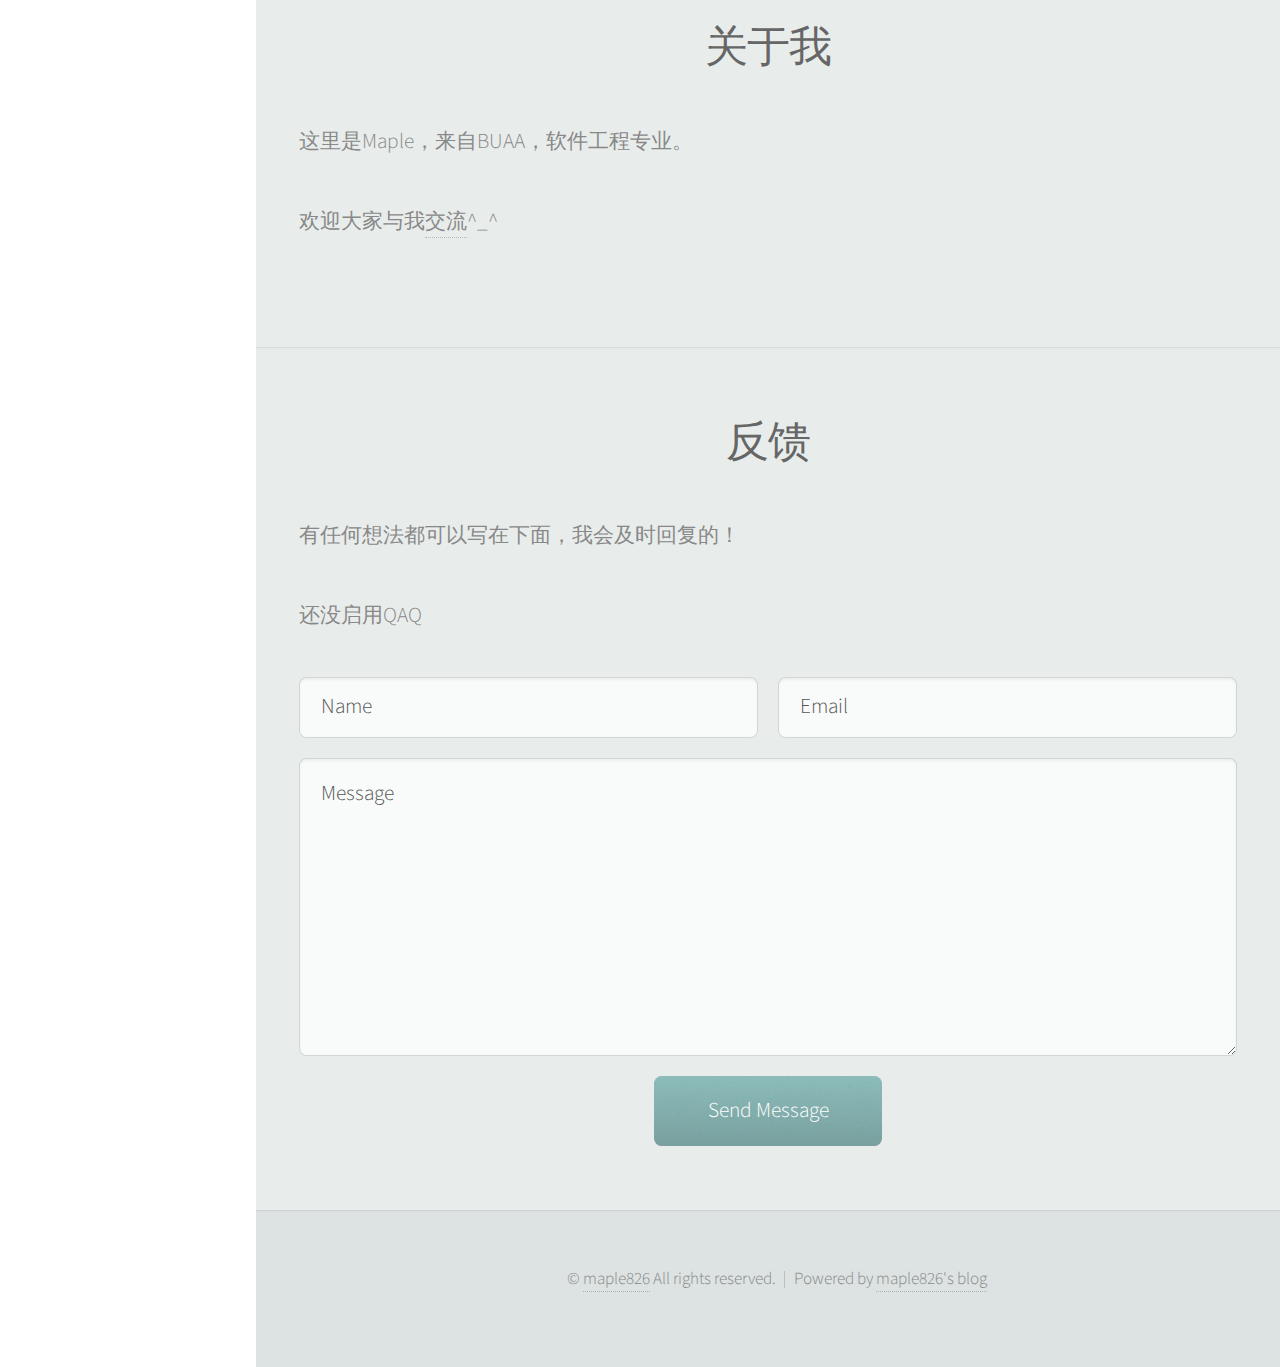
==== commit c5f41da2: "modify_About Me" ====
--- a/index.html
+++ b/index.html
@@ -208,7 +208,6 @@
 							</header>
 
 							<p>这里是Maple，来自BUAA，软件工程专业。</p>
-							<p>正在疯狂学习cs知识，目前学了计算机组成原理、算法，正在学习前后端。</p>
 							<p>欢迎大家与我<a href = "#contact">交流</a>^_^</p>
 
 						</div>
